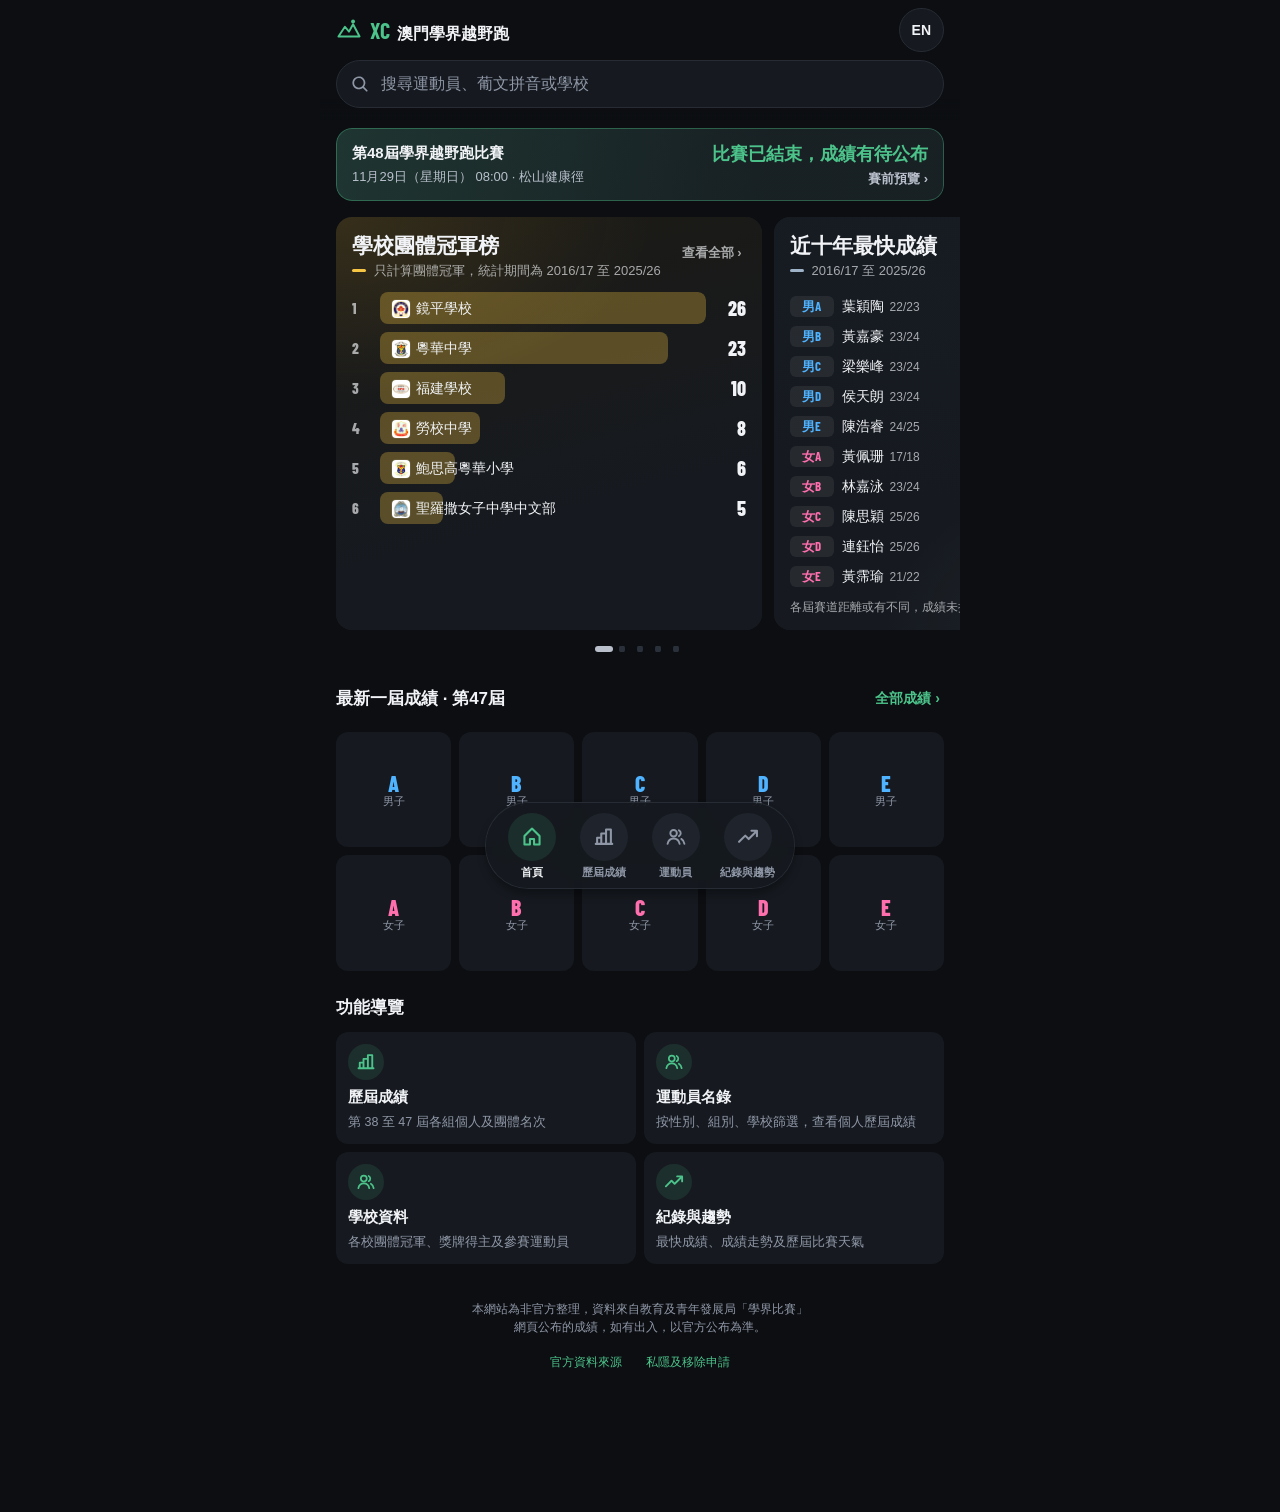
==== docs/index.html @ 5b026cb3 "主網址改為 xc-escolar-macau.github.io（舊網址繼續同步）；README 補發布位置 Co-Authored-By: Claude Opus 5.5 <noreply@anth" ====
<!doctype html>
<html lang="zh-Hant">
<head>
<meta charset="utf-8">
<meta name="viewport" content="width=device-width, initial-scale=1, viewport-fit=cover">
<meta name="robots" content="noindex, nofollow">
<meta name="theme-color" content="#0c0e12">
<title>澳門學界越野跑成績</title>
<meta name="description" content="非官方整理：澳門學界越野跑比賽歷屆成績查詢（資料來源：教育及青年發展局）">
<link rel="icon" href="icon.svg" type="image/svg+xml">
<link rel="preconnect" href="https://fonts.googleapis.com">
<link rel="preconnect" href="https://fonts.gstatic.com" crossorigin>
<link href="https://fonts.googleapis.com/css2?family=Barlow+Condensed:ital,wght@0,600;0,700;0,800;1,800&display=swap" rel="stylesheet">
<link rel="stylesheet" href="styles.css?v=20261123r">
</head>
<body>
<a class="skip" href="#view" data-i18n="skip">跳至主要內容</a>
<header class="appbar">
  <div class="appbar-row">
    <a class="brand" href="#/">
      <svg viewBox="0 0 32 32" aria-hidden="true"><path d="M3 24 L11 12 L16 18 L21 9 L29 24 Z" fill="none" stroke="currentColor" stroke-width="2.4" stroke-linejoin="round"/><circle cx="21" cy="5.5" r="2.4" fill="currentColor"/></svg>
      <span class="brand-text"><b>XC</b><span data-i18n="brand">澳門學界越野跑</span></span>
    </a>
    <button class="lang" id="langBtn" type="button" aria-label="Switch to English">EN</button>
  </div>
  <div class="search" role="search">
    <!-- Phosphor Icons (MIT) magnifying-glass bold -->
    <svg viewBox="0 0 256 256" aria-hidden="true" fill="currentColor"><path d="M232.49,215.51,185,168a92.12,92.12,0,1,0-17,17l47.53,47.54a12,12,0,0,0,17-17ZM44,112a68,68,0,1,1,68,68A68.07,68.07,0,0,1,44,112Z"/></svg>
    <label class="sr" for="q" data-i18n="searchLabel">搜尋運動員或學校</label>
    <input id="q" type="search" autocomplete="off" enterkeyhint="search" data-i18n-ph="searchPh" placeholder="搜尋運動員、葡文拼音或學校">
    <div class="results" id="results" hidden></div>
  </div>
</header>

<main id="view" tabindex="-1" aria-live="polite">
  <div class="skeleton" aria-hidden="true"><i class="sk-card"></i><i class="sk-row"></i><i class="sk-row"></i></div>
</main>

<footer class="disclaimer">
  <p data-i18n="disclaimer">本網站為非官方整理，資料來自教育及青年發展局「學界比賽」網頁公布的成績，如有出入，以官方公布為準。</p>
  <p class="links"><a id="srcLink" target="_blank" rel="noopener" data-i18n="source">官方資料來源</a><a href="#/privacy" data-i18n="privacyLink">私隱及移除申請</a></p>
</footer>

<nav class="dock" aria-label="主選單" data-i18n-aria="navLabel">
  <!-- 圖示：Phosphor Icons (MIT) house / chart-bar / trend-up, bold；運動員圖示為自繪 -->
  <a href="#/" data-nav="home"><span class="dot"><svg viewBox="0 0 256 256" aria-hidden="true" fill="currentColor"><path d="M222.14,105.85l-80-80a20,20,0,0,0-28.28,0l-80,80A19.86,19.86,0,0,0,28,120v96a12,12,0,0,0,12,12h64a12,12,0,0,0,12-12V164h24v52a12,12,0,0,0,12,12h64a12,12,0,0,0,12-12V120A19.86,19.86,0,0,0,222.14,105.85ZM204,204H164V152a12,12,0,0,0-12-12H104a12,12,0,0,0-12,12v52H52V121.65l76-76,76,76Z"/></svg></span><span class="lbl" data-i18n="navHome">首頁</span></a>
  <a href="#/rank" data-nav="rank"><span class="dot"><svg viewBox="0 0 256 256" aria-hidden="true" fill="currentColor"><path d="M224,196h-4V40a12,12,0,0,0-12-12H152a12,12,0,0,0-12,12V76H96A12,12,0,0,0,84,88v36H48a12,12,0,0,0-12,12v60H32a12,12,0,0,0,0,24H224a12,12,0,0,0,0-24ZM164,52h32V196H164Zm-56,48h32v96H108ZM60,148H84v48H60Z"/></svg></span><span class="lbl" data-i18n="navRank">歷屆成績</span></a>
  <a href="#/athletes" data-nav="athletes"><span class="dot"><svg viewBox="0 0 256 256" aria-hidden="true" fill="none" stroke="currentColor" stroke-width="22" stroke-linecap="round" stroke-linejoin="round"><circle cx="100" cy="84" r="38"/><path d="M30 208c8-38 37-62 70-62s62 24 70 62"/><path d="M162 50a38 38 0 0 1 0 68"/><path d="M190 150c20 12 32 32 36 58"/></svg></span><span class="lbl" data-i18n="navAthletes">運動員</span></a>
  <a href="#/records" data-nav="records"><span class="dot"><svg viewBox="0 0 256 256" aria-hidden="true" fill="currentColor"><path d="M244,56v64a12,12,0,0,1-24,0V85l-75.51,75.52a12,12,0,0,1-17,0L96,129,32.49,192.49a12,12,0,0,1-17-17l72-72a12,12,0,0,1,17,0L136,135l67-67H168a12,12,0,0,1,0-24h64A12,12,0,0,1,244,56Z"/></svg></span><span class="lbl" data-i18n="navRecords">紀錄與趨勢</span></a>
</nav>

<script src="live-core.js?v=20261125c"></script>
<script src="card.js?v=20261123u"></script>
<script src="card-styles.js?v=20261123a"></script>
<script src="app.js?v=20261123t"></script>
</body>
</html>
---- docs/styles.css ----
/* ==========================================================
   澳門學界越野跑成績 · 樣式
   方向：深色體育比分 App（已確認），Restrained 色彩策略：
   中性深灰底 + 一個品牌綠作操作／選取色；金銀銅只表示名次；
   藍／粉只表示男子／女子組別。
   圓角規則：容器 16px，小方塊 12px，可按的膠囊／圓鈕全圓。
   ========================================================== */
:root {
  /* 中性色（帶少量品牌色相的冷灰） */
  --bg: #0c0e12;
  --surface: #161a20;
  --surface-2: #1f242c;
  --surface-3: #2a303a;
  --line: #262b34;
  --text: #f1f3f6;
  --text-2: #b9c0cc;          /* 次要文字：深底上 9.6:1 */
  --muted: #8f97a6;           /* 輔助文字：深底上 6.0:1 */
  --on-tint: rgb(241 243 246 / .66); /* 有色底上的次要文字：用文字色透明度，不用灰 */

  /* 品牌與語意 */
  --accent: #4cc38a;          /* 2026-11-23 收斂：原 #19e68c 螢光綠 */
  --accent-ink: #03140c;
  --accent-soft: rgb(76 195 138 / .12);
  --accent-line: rgb(76 195 138 / .38);
  --gold: #f6c544;
  --silver: #c8d0db;
  --bronze: #d58b4f;
  --male: #4fb3ff;
  --female: #ff6fae;
  --warn-bg: rgb(246 197 68 / .10);
  --warn-line: rgb(246 197 68 / .28);
  --warn-text: #f3dc9a;

  /* 圖表（dataviz 驗證器在 --surface 上通過） */
  --series-1: #c98500;
  --series-2: #9085e9;
  --series-3: #199e70;
  --grid: #262b34;

  /* 尺寸 */
  --r-box: 16px;
  --r-tile: 12px;
  --r-pill: 999px;
  --tap: 44px;
  --s1: 4px; --s2: 8px; --s3: 12px; --s4: 16px; --s5: 24px; --s6: 32px;

  /* 層級 */
  --z-sticky: 20;
  --z-dock: 30;
  --z-dropdown: 40;

  /* 動態 */
  --ease: cubic-bezier(.25, 1, .5, 1); /* ease-out-quart */
  --fast: 160ms;

  /* 字體：數字用窄體（比分感），其餘用系統中文字體 */
  --num: "Barlow Condensed", "Roboto Condensed", "Arial Narrow", sans-serif;
  --body: -apple-system, BlinkMacSystemFont, "PingFang TC", "Noto Sans TC", "Microsoft JhengHei", "Segoe UI", Roboto, sans-serif;
  color-scheme: dark;
}

* { box-sizing: border-box; }
html { -webkit-text-size-adjust: 100%; }
body {
  margin: 0 auto;
  max-width: 640px;
  background: var(--bg);
  color: var(--text);
  font-family: var(--body);
  font-size: 15px;
  line-height: 1.5;
  padding-bottom: calc(116px + env(safe-area-inset-bottom));
}
a { color: inherit; text-decoration: none; }
button { font: inherit; color: inherit; cursor: pointer; touch-action: manipulation; }
a, button, summary { -webkit-tap-highlight-color: transparent; }
:focus-visible { outline: 2px solid var(--accent); outline-offset: 2px; border-radius: 8px; }
h1, h2, h3 { text-wrap: balance; }
.sr { position: absolute; width: 1px; height: 1px; overflow: hidden; clip: rect(0 0 0 0); white-space: nowrap; }
.skip { position: absolute; left: var(--s4); top: -60px; z-index: var(--z-dropdown); background: var(--accent); color: var(--accent-ink); padding: var(--s2) var(--s3); border-radius: var(--r-tile); font-weight: 700; }
.skip:focus { top: var(--s2); }
.num { font-family: var(--num); font-variant-numeric: tabular-nums; }

/* ---------- 頂欄 ---------- */
.appbar {
  position: sticky; top: 0; z-index: var(--z-sticky);
  background: linear-gradient(var(--bg) 82%, rgb(12 14 18 / 0));
  padding: calc(var(--s2) + env(safe-area-inset-top)) var(--s4) var(--s3);
}
.appbar-row { display: flex; align-items: center; justify-content: space-between; margin-bottom: var(--s2); }
.brand { display: flex; align-items: center; gap: var(--s2); min-height: var(--tap); font-weight: 700; font-size: 16px; }
.brand svg { width: 26px; height: 26px; color: var(--accent); }
.brand-text b { font-family: var(--num); font-size: 22px; letter-spacing: .02em; color: var(--accent); margin-right: 6px; }
.lang {
  min-width: var(--tap); height: var(--tap); padding: 0 var(--s3);
  border: 1px solid var(--line); background: var(--surface); border-radius: var(--r-pill);
  font-weight: 700; font-size: 14px; transition: background var(--fast) var(--ease);
}
.lang:hover { background: var(--surface-2); }
.search { position: relative; }
.search > svg { position: absolute; left: 15px; top: 50%; width: 18px; height: 18px; transform: translateY(-50%); color: var(--muted); pointer-events: none; }
.search input {
  width: 100%; height: 48px; border-radius: var(--r-pill); border: 1px solid var(--line);
  background: var(--surface); color: var(--text); padding: 0 var(--s4) 0 44px; font-size: 16px; outline: none;
  transition: border-color var(--fast) var(--ease), box-shadow var(--fast) var(--ease);
}
.search input::placeholder { color: var(--muted); }
.search input:focus { border-color: var(--accent-line); box-shadow: 0 0 0 3px var(--accent-soft); }
.results {
  position: absolute; left: 0; right: 0; top: 54px; z-index: var(--z-dropdown); max-height: 60vh; overflow: auto;
  background: var(--surface-2); border-radius: var(--r-box); box-shadow: 0 6px 8px rgb(0 0 0 / .45);
}
.result { display: flex; align-items: center; gap: var(--s3); min-height: 56px; padding: var(--s2) var(--s4); border-bottom: 1px solid var(--line); transition: background var(--fast) var(--ease); }
.result:last-child { border-bottom: 0; }
.result:hover, .result:focus-visible { background: var(--surface-3); outline: none; }
.result .sub { color: var(--muted); font-size: 13px; }
.result small { color: var(--muted); margin-left: 6px; font-size: 12px; }
.result .tag { margin-left: auto; font-size: 12px; color: var(--muted); white-space: nowrap; }
.empty { padding: var(--s4); color: var(--muted); }

main { padding: var(--s1) var(--s4) 0; outline: none; }
main > * { animation: enter 200ms var(--ease) both; }
@keyframes enter { from { opacity: 0; transform: translateY(4px); } }
.section-title { display: flex; align-items: center; justify-content: space-between; gap: var(--s2); margin: var(--s5) 0 var(--s3); }
.section-title h2 { font-size: 17px; margin: 0; }
.section-title a { color: var(--accent); font-size: 14px; font-weight: 600; display: inline-flex; align-items: center; min-height: var(--tap); padding: 0 var(--s1); }

/* ---------- 載入骨架 ---------- */
.skeleton { display: grid; gap: var(--s3); padding-top: var(--s1); }
.skeleton i { display: block; border-radius: var(--r-box); background: linear-gradient(90deg, var(--surface) 0 40%, var(--surface-2) 50%, var(--surface) 60%) 0 0 / 300% 100%; animation: shimmer 1.4s linear infinite; }
.sk-card { height: 340px; } .sk-row { height: 64px; }
@keyframes shimmer { to { background-position: -150% 0; } }

/* ---------- 首頁滑動資訊卡 ---------- */
.carousel {
  display: flex; gap: var(--s3); overflow-x: auto; scroll-snap-type: x mandatory;
  margin: var(--s1) calc(var(--s4) * -1) 0; padding: var(--s1) var(--s4) var(--s2); scrollbar-width: none;
  overscroll-behavior-x: contain;
}
.carousel::-webkit-scrollbar { display: none; }
.card {
  position: relative; flex: 0 0 88%; scroll-snap-align: center; min-height: 372px;
  border-radius: var(--r-box); padding: var(--s4) var(--s4) 40px; overflow: hidden; isolation: isolate;
  background: var(--surface);
}
.card::before { /* 資訊圖表底：日後可在卡片加 style="--photo:url(img/x.jpg)" 換成真實相片 */
  content: ""; position: absolute; inset: 0; z-index: -1;
  background: var(--photo, none) center / cover, var(--art);
}
.card.photo::after { content: ""; position: absolute; inset: 0; z-index: -1; background: linear-gradient(180deg, rgb(12 14 18 / .55), rgb(12 14 18 / .92)); }
.card.c-green { --tint: var(--accent); --art: radial-gradient(120% 70% at 100% 0%, rgb(76 195 138 / .12), transparent 62%), linear-gradient(165deg, #121a17, var(--surface) 68%); }
.card.c-gold  { --tint: var(--gold);   --art: radial-gradient(120% 70% at 0% 0%, rgb(246 197 68 / .12), transparent 62%), linear-gradient(165deg, #1c1a14, var(--surface) 68%); }
.card.c-steel { --tint: #9fb3c8;       --art: radial-gradient(120% 70% at 100% 100%, rgb(159 179 200 / .10), transparent 62%), linear-gradient(195deg, #171c23, var(--surface) 68%); }
.card h3 { font-size: 21px; margin: 0; line-height: 1.25; }
.card .sub { font-size: 13px; color: var(--on-tint); margin: 2px 0 var(--s3); }
.card .sub::before { content: ""; display: inline-block; width: 14px; height: 3px; border-radius: 2px; background: var(--tint); vertical-align: middle; margin-right: 8px; transform: translateY(-1px); }
.card .note { position: absolute; left: var(--s4); right: var(--s4); bottom: 14px; font-size: 12px; color: var(--on-tint); }
.mini { display: grid; gap: 2px; }
.mini-row { display: grid; grid-template-columns: 44px 1fr auto; align-items: center; gap: var(--s2); min-height: 28px; font-size: 14px; border-radius: 8px; transition: background var(--fast) var(--ease); }
a.mini-row:hover { background: rgb(255 255 255 / .05); }
a.mini-row:active { background: rgb(255 255 255 / .08); }
.mini-row .cat { font-family: var(--num); font-weight: 700; font-size: 13px; padding: 1px 0; border-radius: 6px; text-align: center; background: rgb(255 255 255 / .07); }
.mini-row .who { overflow: hidden; text-overflow: ellipsis; white-space: nowrap; }
.mini-row .who small { color: var(--on-tint); margin-left: 6px; font-size: 12px; }
.mini-row .t { font-family: var(--num); font-weight: 700; font-size: 17px; }
.mini-row .t small { font-family: var(--body); font-weight: 500; font-size: 12px; color: var(--on-tint); margin-left: 3px; }
.m .cat { color: var(--male); } .f .cat { color: var(--female); }
.bars { display: grid; gap: var(--s2); }
.bar { display: grid; grid-template-columns: 20px 1fr 32px; gap: var(--s2); align-items: center; }
.bar .pos { font-family: var(--num); font-weight: 800; color: var(--on-tint); }
.bar .track { position: relative; height: 32px; border-radius: 8px; overflow: hidden; }
.bar .fill { position: absolute; inset: 0 auto 0 0; background: rgb(246 197 68 / .30); border-radius: 0 8px 8px 0; }
.bar .name { position: relative; padding: 0 var(--s3); line-height: 32px; font-size: 14px; white-space: nowrap; overflow: hidden; text-overflow: ellipsis; }
.bar .n { font-family: var(--num); font-weight: 800; font-size: 20px; text-align: right; }
.dots { display: flex; justify-content: center; gap: 0; margin: var(--s2) 0 0; }
.dots i { width: 18px; height: 6px; border-radius: var(--r-pill); background: var(--surface-3); transform: scaleX(.34); transition: transform var(--fast) var(--ease), background var(--fast) var(--ease); }
.dots i.on { transform: none; background: var(--text-2); }

/* ---------- 快速入口 ---------- */
.quick { display: grid; grid-template-columns: repeat(5, 1fr); gap: var(--s2); }
.quick a {
  display: grid; place-items: center; align-content: center; gap: 2px; aspect-ratio: 1; border-radius: var(--r-tile);
  background: var(--surface); font-family: var(--num); font-weight: 800; font-size: 22px; line-height: 1;
  transition: background var(--fast) var(--ease), transform var(--fast) var(--ease);
}
.quick a:hover { background: var(--surface-2); }
.quick a:active { transform: scale(.97); }
.quick a small { font-family: var(--body); font-weight: 500; font-size: 11px; color: var(--muted); }
.quick a.m { color: var(--male); } .quick a.f { color: var(--female); }

/* ---------- 篩選控制（排行榜、紀錄頁共用） ---------- */
.seg { display: grid; grid-template-columns: 1fr 1fr; background: var(--surface); border-radius: var(--r-pill); padding: 3px; margin-top: var(--s1); }
.seg button { border: 0; background: none; min-height: var(--tap); border-radius: var(--r-pill); font-weight: 700; color: var(--muted); transition: background var(--fast) var(--ease), color var(--fast) var(--ease); }
.seg button.on { background: var(--text); color: var(--bg); }
.chips { display: flex; gap: var(--s2); overflow-x: auto; margin: var(--s3) calc(var(--s4) * -1) 0; padding: 2px var(--s4); scrollbar-width: none; scroll-snap-type: x proximity; }
.chips::-webkit-scrollbar { display: none; }
.chip {
  flex: 0 0 auto; min-height: var(--tap); padding: 0 14px; border: 1px solid var(--line); background: var(--surface); border-radius: var(--r-pill);
  font-family: var(--num); font-weight: 700; font-size: 17px; color: var(--text-2); white-space: nowrap; scroll-snap-align: center;
  transition: background var(--fast) var(--ease), color var(--fast) var(--ease), border-color var(--fast) var(--ease);
}
.chip:hover { background: var(--surface-2); }
.chip.on { border-color: var(--text); color: var(--bg); background: var(--text); }
.filters { display: flex; gap: var(--s2) var(--s3); margin-top: var(--s3); align-items: center; flex-wrap: wrap; }
.toggle { display: inline-flex; background: var(--surface); border-radius: var(--r-pill); padding: 3px; }
.toggle button { border: 0; background: none; min-height: 42px; padding: 0 var(--s4); border-radius: var(--r-pill); font-weight: 700; color: var(--muted); transition: background var(--fast) var(--ease), color var(--fast) var(--ease); }
.toggle button.on.m, .toggle button.on.f { background: var(--text); color: var(--bg); }
.cats { display: flex; gap: 6px; align-items: center; }
.cats .grp { font-size: 12px; color: var(--muted); margin: 0 2px 0 4px; }
.cats .grp:first-child { margin-left: 0; }
.cats button {
  width: var(--tap); height: var(--tap); border-radius: var(--r-pill); border: 1px solid var(--line); background: var(--surface);
  font-weight: 800; font-size: 16px; color: var(--text-2); transition: background var(--fast) var(--ease), color var(--fast) var(--ease);
}
.cats button:hover { background: var(--surface-2); }
.cats button.on { background: var(--text); color: var(--bg); border-color: var(--text); }

/* ---------- 排行榜 ---------- */
.board-head { display: flex; justify-content: space-between; align-items: baseline; gap: var(--s2); margin: var(--s5) 0 var(--s2); }
.board-head h2 { margin: 0; font-size: 19px; }
.board-head .meta { color: var(--muted); font-size: 13px; white-space: nowrap; }
.banner { margin: 0 0 var(--s3); padding: 10px var(--s3); border-radius: var(--r-tile); background: var(--warn-bg); color: var(--warn-text); font-size: 13px; border: 1px solid var(--warn-line); }
.board { background: var(--surface); border-radius: var(--r-box); overflow: hidden; }
.row {
  display: grid; grid-template-columns: 40px 1fr auto; gap: var(--s3); align-items: center;
  min-height: 64px; padding: 10px var(--s4) 10px var(--s3); border-bottom: 1px solid var(--line);
  transition: background var(--fast) var(--ease);
}
.row:last-child { border-bottom: 0; }
.row:hover { background: var(--surface-2); }
.row:active { background: var(--surface-3); }
.row.mine { background: var(--accent-soft); }
.row.mine .rank:not(.r1):not(.r2):not(.r3) { background: var(--accent); color: var(--accent-ink); }
.rank {
  width: 34px; height: 34px; border-radius: var(--r-pill); display: grid; place-items: center;
  font-family: var(--num); font-weight: 800; font-size: 17px; color: var(--text-2); background: var(--surface-2);
}
.rank.r1 { background: var(--gold); color: #2a1e00; }
.rank.r2 { background: var(--silver); color: #1b2027; }
.rank.r3 { background: var(--bronze); color: #2a1404; }
.row .nm { font-weight: 650; overflow: hidden; text-overflow: ellipsis; white-space: nowrap; }
.row .nm small { font-weight: 400; color: var(--muted); margin-left: 6px; font-size: 12px; }
.row .sch { color: var(--muted); font-size: 13px; overflow: hidden; text-overflow: ellipsis; white-space: nowrap; }
.row .tm { font-family: var(--num); font-weight: 700; font-size: 21px; text-align: right; font-variant-numeric: tabular-nums; }
.row .gap { display: block; font-size: 13px; color: var(--muted); font-weight: 600; }

.team-grid { display: grid; grid-template-columns: 1fr 1fr; gap: var(--s2); }
.team { display: grid; grid-template-columns: 32px 1fr; gap: 6px; align-items: center; min-height: 56px; background: var(--surface); border-radius: var(--r-tile); padding: 10px var(--s3); font-size: 14px; }
.team .cat { font-family: var(--num); font-weight: 800; font-size: 18px; }
.team .cat.m { color: var(--male); } .team .cat.f { color: var(--female); }
.team .none { color: var(--muted); font-size: 12.5px; }
.medal { display: grid; grid-template-columns: 34px 1fr auto; gap: var(--s3); align-items: center; min-height: 56px; padding: var(--s2) var(--s4) var(--s2) var(--s3); border-bottom: 1px solid var(--line); }
.medal:last-child { border-bottom: 0; }
.medal.mine { background: var(--accent-soft); }
.medal .cnt, .medal-head .cnt { display: flex; gap: var(--s3); }
.medal .cnt span, .medal-head .cnt span { min-width: 28px; text-align: center; }
.medal .cnt { font-family: var(--num); font-weight: 700; font-size: 18px; color: var(--text-2); }
.medal .cnt .total { color: var(--text); font-weight: 800; }
.medal-head { display: grid; grid-template-columns: 34px 1fr auto; gap: var(--s3); padding: var(--s2) var(--s4) var(--s2) var(--s3); font-size: 12px; color: var(--muted); border-bottom: 1px solid var(--line); }
.yr-cell { font-family: var(--num); font-weight: 700; font-size: 16px; color: var(--muted); }

/* ---------- 個人檔案 ---------- */
.hero {
  position: relative; margin-top: var(--s2); border-radius: var(--r-box); padding: 20px var(--s4) var(--s4); overflow: hidden;
  background: radial-gradient(120% 90% at 100% 0%, rgb(76 195 138 / .20), transparent 60%), linear-gradient(165deg, #12241b, var(--surface) 70%);
}
.hero h1 { margin: 0; font-size: 28px; line-height: 1.2; }
.hero .pt { color: var(--on-tint); margin-top: 2px; }
.hero .schools { margin-top: var(--s2); font-size: 14px; }
.stats { display: grid; grid-template-columns: repeat(3, 1fr); gap: var(--s2); margin-top: var(--s4); }
.stat { background: rgb(0 0 0 / .28); border-radius: var(--r-tile); padding: 10px var(--s2); text-align: center; }
.stat b { display: block; font-family: var(--num); font-size: 32px; line-height: 1.05; }
.stat span { font-size: 12px; color: var(--on-tint); }
.tl {
  display: grid; grid-template-columns: 62px 1fr auto; gap: var(--s3); align-items: center; min-height: 68px;
  padding: var(--s3) var(--s4); background: var(--surface); border-radius: var(--r-tile); margin-bottom: var(--s2);
  transition: background var(--fast) var(--ease);
}
.tl:hover { background: var(--surface-2); }
.tl .yr { font-family: var(--num); font-weight: 800; font-size: 19px; line-height: 1.1; }
.tl .yr small { display: block; font-family: var(--body); font-size: 12px; color: var(--muted); font-weight: 500; }
.tl .info { font-size: 13px; color: var(--muted); }
.tl .info b { color: var(--text); font-size: 15px; }
.tl .res { text-align: right; }
.tl .res .pos { font-family: var(--num); font-weight: 800; font-size: 24px; line-height: 1; }
.tl .res .pos.g { color: var(--gold); } .tl .res .pos.s { color: var(--silver); } .tl .res .pos.b { color: var(--bronze); }
.tl .res .tm { font-family: var(--num); color: var(--text-2); font-size: 16px; font-variant-numeric: tabular-nums; }
.spark { display: block; width: 100%; height: auto; }
.spark text { font-family: var(--num); font-weight: 700; }

/* ---------- 紀錄與趨勢 ---------- */
.record {
  margin-top: var(--s1); border-radius: var(--r-box); padding: var(--s4);
  background: radial-gradient(110% 80% at 100% 0%, rgb(246 197 68 / .20), transparent 60%), linear-gradient(165deg, #241e10, var(--surface) 70%);
}
.record .label { font-weight: 700; font-size: 13px; color: var(--gold); }
.rec-time { font-family: var(--num); font-weight: 800; font-size: 64px; line-height: 1; margin: 6px 0 var(--s1); }
.rec-who { display: inline-flex; align-items: center; min-height: var(--tap); font-weight: 700; font-size: 18px; }
.rec-who small { font-weight: 400; color: var(--on-tint); margin-left: 6px; font-size: 13px; }
.rec-meta { color: var(--on-tint); font-size: 13px; }
.chart { margin: 0; background: var(--surface); border-radius: var(--r-box); padding: var(--s3) 10px 10px; }
.chart .plot { position: relative; }
.chart svg { display: block; width: 100%; height: auto; touch-action: pan-y; }
.chart .grid { stroke: var(--grid); stroke-width: 1; }
.chart .ax { fill: var(--muted); font-size: 10px; font-family: var(--num); font-variant-numeric: tabular-nums; }
.chart .endlbl, .chart .val { fill: var(--text); font-size: 11.5px; font-family: var(--num); font-weight: 700; }
.chart .xh { stroke: var(--muted); stroke-width: 1; }
.chart .bar path { transition: filter var(--fast) var(--ease); }
.chart .bar:hover path, .chart .bar:focus path { filter: brightness(1.25); }
.chart .bar:focus { outline: none; }
.chart figcaption { font-size: 12px; color: var(--muted); margin-top: var(--s1); padding: 0 var(--s1); }
.legend { display: flex; gap: 14px; padding: 0 var(--s1) 6px; font-size: 13px; color: var(--text-2); }
.lg i { display: inline-block; width: 14px; height: 2px; border-radius: 2px; vertical-align: middle; margin-right: 6px; }
.tip { position: absolute; top: 4px; min-width: 124px; background: var(--bg); border: 1px solid var(--line); border-radius: 10px; padding: var(--s2) 10px; pointer-events: none; font-size: 12px; }
.tip .th { color: var(--muted); margin-bottom: var(--s1); font-family: var(--num); font-weight: 700; }
.tip .tr { display: flex; align-items: center; gap: 6px; }
.tip .tr i { width: 12px; height: 2px; border-radius: 2px; }
.tip .tr b { font-family: var(--num); font-size: 15px; min-width: 38px; }
.tip .tr span { color: var(--muted); }
.tvw { margin-top: var(--s1); padding: 0 var(--s1); font-size: 13px; }
.tvw summary { display: flex; align-items: center; min-height: var(--tap); color: var(--accent); cursor: pointer; font-weight: 600; }
.tv { width: 100%; border-collapse: collapse; margin-top: var(--s1); font-variant-numeric: tabular-nums; }
.tv th, .tv td { text-align: left; padding: 6px var(--s1); border-bottom: 1px solid var(--line); }
.tv th { color: var(--muted); font-weight: 600; }
.muted-note { color: var(--muted); font-size: 12.5px; margin: var(--s2) 2px 0; }
.pill { font-size: 12px; font-weight: 700; color: var(--accent-ink); background: var(--accent); border-radius: var(--r-pill); padding: 3px 10px; white-space: nowrap; }

/* ---------- 錯誤／找不到 ---------- */
.wip { text-align: center; padding: 60px var(--s5); color: var(--muted); }
.wip h2 { color: var(--text); margin: 0 0 6px; }
.wip button, .wip a.btn { display: inline-flex; align-items: center; min-height: var(--tap); margin-top: var(--s3); padding: 0 var(--s5); border-radius: var(--r-pill); border: 0; background: var(--accent); color: var(--accent-ink); font-weight: 700; }

/* ---------- 底部圓形切換鈕 ---------- */
.dock {
  position: fixed; left: 50%; transform: translateX(-50%); bottom: calc(12px + env(safe-area-inset-bottom)); z-index: var(--z-dock);
  display: flex; gap: var(--s3); padding: 10px 16px var(--s2); border-radius: var(--r-pill);
  background: rgb(22 26 32 / .9); backdrop-filter: blur(14px); -webkit-backdrop-filter: blur(14px);
  box-shadow: 0 0 0 1px var(--line), 0 6px 8px rgb(0 0 0 / .35);
}
.dock a { display: grid; justify-items: center; gap: 3px; color: var(--muted); min-width: 64px; }
.dock .dot { width: 48px; height: 48px; border-radius: var(--r-pill); display: grid; place-items: center; background: var(--surface-2); transition: background var(--fast) var(--ease), color var(--fast) var(--ease), transform var(--fast) var(--ease); }
.dock a:active .dot { transform: scale(.94); }
.dock svg { width: 22px; height: 22px; }
.dock .lbl { font-size: 11px; font-weight: 600; }
.dock a.on { color: var(--text); }
.dock a.on .dot { background: var(--accent-soft); color: var(--accent); }
@supports not (backdrop-filter: blur(1px)) { .dock { background: var(--surface); } }

.disclaimer { padding: var(--s6) var(--s4) var(--s2); color: var(--muted); font-size: 12px; text-align: center; }
.disclaimer p { margin: var(--s1) auto; max-width: 52ch; }
.disclaimer .links { display: flex; justify-content: center; gap: var(--s4); }
.disclaimer a { color: var(--accent); display: inline-flex; align-items: center; min-height: var(--tap); padding: 0 var(--s1); }

@media (min-width: 560px) { .card { flex-basis: 70%; } }
@media (prefers-reduced-motion: reduce) {
  *, *::before, *::after { animation: none !important; transition: none !important; scroll-behavior: auto !important; }
}
@media (prefers-reduced-transparency: reduce) { .dock { background: var(--surface); backdrop-filter: none; -webkit-backdrop-filter: none; } }
@media (forced-colors: active) { .rank, .chip.on, .cats button.on, .dock a.on .dot { forced-color-adjust: none; } }

/* ---------- 第 48 屆：首頁橫額與賽前預覽 ---------- */
.race-banner {
  display: flex; align-items: center; justify-content: space-between; gap: var(--s3);
  margin: var(--s1) 0 var(--s3); padding: var(--s3) var(--s4); border-radius: var(--r-box);
  background: linear-gradient(100deg, rgb(76 195 138 / .16), rgb(76 195 138 / .04) 70%), var(--surface);
  box-shadow: inset 0 0 0 1px var(--accent-line);
  transition: background var(--fast) var(--ease);
}
.race-banner:active { background: var(--surface-2); }
.rb-title { font-weight: 700; font-size: 15px; }
.rb-when { font-size: 13px; color: var(--text-2); margin-top: 2px; }
.rb-side { display: grid; justify-items: end; gap: 2px; flex: 0 0 auto; }
.rb-days { font-family: var(--num); font-weight: 800; font-size: 18px; color: var(--accent); white-space: nowrap; }
.rb-go { font-size: 13px; font-weight: 600; color: var(--text-2); }
.page-title { font-size: 22px; margin: var(--s2) 0 0; }
.pv-info { margin-top: var(--s3); padding: var(--s4); border-radius: var(--r-box); background: var(--surface); }
.pv-cat { font-weight: 700; font-size: 17px; }
.pv-info dl { display: grid; grid-template-columns: repeat(4, 1fr); gap: var(--s2); margin: var(--s3) 0 var(--s2); }
.pv-info dt { font-size: 12px; color: var(--muted); }
.pv-info dd { margin: 0; font-family: var(--num); font-weight: 700; font-size: 22px; }
.pv-sub { font-size: 13px; color: var(--text-2); }
.pv-group { padding: var(--s2) var(--s4) 6px; font-size: 12px; font-weight: 700; color: var(--muted); background: var(--bg); border-bottom: 1px solid var(--line); }
.pv-group:not(:first-child) { border-top: 1px solid var(--line); }
.pv-row .tags { display: flex; gap: 6px; margin-top: 4px; flex-wrap: wrap; }
.tag { font-size: 11px; font-weight: 700; padding: 1px 8px; border-radius: var(--r-pill); background: var(--surface-3); color: var(--text-2); }
.tag.gold { background: rgb(246 197 68 / .18); color: var(--gold); }
.pv-res { text-align: right; display: grid; gap: 2px; }
.pv-res b { font-size: 13px; font-weight: 600; white-space: nowrap; }
.pv-res span { font-family: var(--num); font-weight: 700; font-size: 17px; color: var(--text-2); }
.dist-pair { display: flex; flex-wrap: wrap; align-items: center; gap: 6px var(--s3); margin-top: var(--s3); padding-top: var(--s3); border-top: 1px solid var(--line); font-size: 13px; }
.dist-pair span { display: inline-flex; gap: 6px; align-items: baseline; font-family: var(--num); font-weight: 700; font-size: 16px; }
.dist-pair b { font-family: var(--body); font-weight: 600; font-size: 12px; color: var(--muted); }
.dist-pair em { flex-basis: 100%; font-style: normal; font-size: 12px; color: var(--warn-text); }

/* ---------- 校徽（盾形；有真校徽圖片時自動改用圖片） ---------- */
.crest {
  --sz: 24px; --k: .34;
  position: relative; flex: 0 0 auto; display: inline-grid; place-items: center;
  width: var(--sz); height: calc(var(--sz) * 1.16); vertical-align: middle;
  clip-path: polygon(0 0, 100% 0, 100% 66%, 50% 100%, 0 66%);
  background: linear-gradient(180deg, hsl(var(--h) 58% 36%), hsl(var(--h) 62% 22%));
  box-shadow: inset 0 calc(var(--sz) * .1) 0 hsl(var(--h) 70% 58%);
  color: #fff; font-family: var(--num); font-weight: 800; line-height: 1;
}
.crest i { font-style: normal; font-size: calc(var(--sz) * var(--k)); letter-spacing: .01em; transform: translateY(-6%); white-space: nowrap; }
.crest.xs { --sz: 15px; } .crest.xs i { display: none; }
.crest.sm { --sz: 24px; } .crest.md { --sz: 32px; } .crest.lg { --sz: 64px; }
.crest.img { clip-path: none; background: none; box-shadow: none; }
.crest.img img { width: 100%; height: 100%; object-fit: contain; }
.mini-row .who .crest, .bar .name .crest { margin-right: 6px; transform: translateY(-1px); }
.sl { display: inline-flex; align-items: center; gap: 6px; min-width: 0; }
.sl > span:last-child { overflow: hidden; text-overflow: ellipsis; white-space: nowrap; }
.row.cr { grid-template-columns: 34px 26px 1fr auto; gap: var(--s3) 10px; }
.team .sl, .medal .sl { font-size: 14px; }
.result .crest { margin-right: 2px; }
.crest-chain { position: absolute; right: var(--s4); top: 18px; display: flex; align-items: center; gap: 4px; }
.crest-chain .crest.md { opacity: .7; }
.cc-arrow { color: var(--on-tint); font-size: 18px; font-weight: 700; }
.hero h1, .hero .pt, .hero .schools { padding-right: 84px; }
.hero:has(.crest-chain.multi) h1, .hero:has(.crest-chain.multi) .pt, .hero:has(.crest-chain.multi) .schools { padding-right: 130px; }
.prev-school { margin-top: 3px; font-size: 12px; color: var(--muted); display: flex; align-items: center; gap: 4px; }
.rec-meta .sl { vertical-align: middle; }

/* ---------- 在讀／畢業狀態 ---------- */
.st { display: inline-flex; align-items: center; gap: 5px; font-size: 12px; font-weight: 700; padding: 2px 9px; border-radius: var(--r-pill); white-space: nowrap; }
.st::before { content: ""; width: 6px; height: 6px; border-radius: 50%; background: currentColor; }
.st-active { background: var(--accent-soft); color: var(--accent); }
.st-idle { background: rgb(255 255 255 / .06); color: var(--text-2); box-shadow: inset 0 0 0 1px var(--line); }
.st-idle::before { background: transparent; box-shadow: inset 0 0 0 1.5px currentColor; }
.st-grad, .st-gradEst { background: rgb(255 255 255 / .08); color: var(--muted); }
.st-grad::before, .st-gradEst::before { border-radius: 1px; width: 7px; height: 7px; }
.st-unsure { background: var(--warn-bg); color: var(--warn-text); }
.st-detail { font-size: 12px; color: var(--on-tint); margin-left: 8px; }
.st-warn { display: inline-block; margin-left: 8px; font-size: 12px; color: var(--warn-text); }
.st-line { margin-top: var(--s2); display: flex; flex-wrap: wrap; align-items: center; row-gap: 4px; }
.result .tag .st { font-size: 11px; padding: 1px 7px; margin-bottom: 3px; }

/* ---------- 返回按鈕（子頁面頂部） ---------- */
.back {
  display: inline-flex; align-items: center; gap: 4px; min-height: var(--tap); margin: var(--s1) 0 var(--s1) -6px; padding: 0 14px 0 8px;
  border: 0; border-radius: var(--r-pill); background: transparent; color: var(--text-2); font-weight: 700; font-size: 15px;
  transition: background var(--fast) var(--ease), color var(--fast) var(--ease);
}
.back svg { width: 20px; height: 20px; }
.back:hover { background: var(--surface); color: var(--text); }
.back:active { background: var(--surface-2); }
.back + .hero, .back + .page-title { margin-top: var(--s1); }

/* ---------- 私隱頁 ---------- */
.prose { margin-top: var(--s3); padding: var(--s4); border-radius: var(--r-box); background: var(--surface); }
.prose h2 { font-size: 16px; margin: var(--s5) 0 6px; }
.prose h2:first-child { margin-top: 0; }
.prose p, .prose li { color: var(--text-2); max-width: 65ch; }
.prose a { color: var(--accent); }
.steps { padding-left: 1.3em; margin: var(--s2) 0 var(--s4); }
.steps li { margin-bottom: 6px; }
.btn-primary { display: inline-flex; align-items: center; min-height: var(--tap); padding: 0 var(--s5); border-radius: var(--r-pill); background: var(--accent); color: var(--accent-ink) !important; font-weight: 700; }
.hidden-name { color: var(--muted); font-style: italic; }
/* 真校徽圖片：方形、比生成徽章略大，細節才看得清 */
.crest.img { height: var(--sz); }
.crest.img.sm { --sz: 30px; }
.crest.img.md { --sz: 36px; }
.crest.img.lg { --sz: 72px; }
.crest.img.xs { --sz: 18px; }
.row.cr { grid-template-columns: 34px 30px 1fr auto; }
/* 真校徽統一放在白色圓角底板上：深色字的校徽在深色主題下仍清楚（球會標誌常見做法） */
.crest.img { background: #fff; border-radius: 22%; padding: calc(var(--sz) * .07); box-shadow: 0 0 0 1px rgb(255 255 255 / .08); }
.crest.img.xs { padding: 1px; border-radius: 4px; }
.prev-school { white-space: nowrap; min-width: 0; }
.prev-school .sl { min-width: 0; }

/* ---------- 預測排名 ---------- */
.pv-head { align-items: center; flex-wrap: wrap; }
.pv-head h2 { flex: 1 1 auto; font-size: 17px; }
.mini-seg { display: inline-flex; background: var(--surface); border-radius: var(--r-pill); padding: 3px; flex: 0 0 auto; }
.mini-seg button { border: 0; background: none; min-height: 40px; padding: 0 14px; border-radius: var(--r-pill); font-weight: 700; font-size: 14px; color: var(--muted); transition: background var(--fast) var(--ease), color var(--fast) var(--ease); }
.mini-seg button.on { background: var(--text); color: var(--bg); }
.close-group { position: relative; background: rgb(246 197 68 / .06); box-shadow: inset 0 0 0 1px rgb(246 197 68 / .22); border-radius: 12px; margin: 6px; overflow: hidden; }
.close-group .row { border-bottom-color: rgb(246 197 68 / .14); }
.cg-label { padding: 6px 12px 0; font-size: 11.5px; font-weight: 700; color: var(--warn-text); letter-spacing: .02em; }
.pd-row .pv-res b { font-family: var(--num); font-size: 17px; }
.pd-last { font-family: var(--body) !important; font-size: 12px !important; font-weight: 500 !important; color: var(--muted) !important; }
.pd-note { margin-top: var(--s3); padding: var(--s3) var(--s4); border-radius: var(--r-tile); background: var(--surface); font-size: 12.5px; color: var(--text-2); }
.pd-note p { margin: 4px 0; }
.pd-note b { color: var(--text); margin-right: 4px; }
.pd-warn { color: var(--warn-text) !important; }
/* 切換掣固定在標題右邊（標題可自行換行） */
.pv-head { flex-wrap: nowrap; align-items: center; }
.pv-head h2 { min-width: 0; font-size: 16px; line-height: 1.3; }
.pv-head .mini-seg { margin-left: auto; }
.mini-seg button { padding: 0 12px; white-space: nowrap; }

/* ---------- 熱門人氣：等級徽章、經驗條、升級特效 ---------- */
.lv-bronze { --lv1: #e3a36b; --lv2: #8a4f24; --lvg: rgb(213 139 79 / .45); }
.lv-silver { --lv1: #eef2f7; --lv2: #8b96a6; --lvg: rgb(200 208 219 / .45); }
.lv-gold { --lv1: #ffe28a; --lv2: #c98a00; --lvg: rgb(246 197 68 / .55); }
.lv-plat { --lv1: #b9fff0; --lv2: #2fa58c; --lvg: rgb(76 195 138 / .5); }
.lv-diamond { --lv1: #e2d9ff; --lv2: #7a5cff; --lvg: rgb(144 133 233 / .6); }
.seg3 { grid-template-columns: 1fr 1fr 1fr; }
.seg3 button { display: inline-flex; align-items: center; justify-content: center; gap: 4px; }
.seg3 svg { width: 15px; height: 15px; }
.lv-badge {
  --sz: 26px; position: relative; flex: 0 0 auto; display: inline-grid; place-items: center; width: var(--sz); height: calc(var(--sz) * 1.08);
  clip-path: polygon(50% 0, 100% 25%, 100% 75%, 50% 100%, 0 75%, 0 25%);
  background: linear-gradient(160deg, var(--lv1), var(--lv2)); color: #13161c; font-family: var(--num); font-weight: 800;
}
.lv-badge i { font-style: normal; font-size: calc(var(--sz) * .5); line-height: 1; }
.lv-badge.lg { --sz: 54px; }
.lv-gold.lv-badge::after, .lv-plat.lv-badge::after, .lv-diamond.lv-badge::after {
  content: ""; position: absolute; inset: 0; background: linear-gradient(115deg, transparent 35%, rgb(255 255 255 / .75) 50%, transparent 65%);
  transform: translateX(-120%); animation: shine 3.2s var(--ease) infinite;
}
@keyframes shine { 0%, 55% { transform: translateX(-120%); } 85%, 100% { transform: translateX(120%); } }

.pop-card { position: relative; display: flex; align-items: center; gap: var(--s3); margin-top: var(--s3); padding: 10px var(--s3); border-radius: var(--r-tile); background: rgb(0 0 0 / .28); box-shadow: inset 0 0 0 1px rgb(255 255 255 / .06); }
.pop-card.lv-gold, .pop-card.lv-plat, .pop-card.lv-diamond { box-shadow: inset 0 0 0 1px var(--lvg); }
.pop-main { flex: 1; min-width: 0; }
.pop-top { display: flex; align-items: baseline; gap: 8px; }
.pop-top b { font-family: var(--num); font-size: 20px; }
.pop-tier { font-size: 12px; font-weight: 700; color: var(--lv1); }
.pop-views { margin-left: auto; display: inline-flex; align-items: center; gap: 4px; font-size: 13px; color: var(--text-2); }
.pop-views svg { width: 14px; height: 14px; }
.pop-views span { font-family: var(--num); font-weight: 700; font-size: 16px; color: var(--text); }
.xp { height: 8px; border-radius: var(--r-pill); background: rgb(255 255 255 / .09); overflow: hidden; margin: 6px 0 4px; }
.xp-fill { height: 100%; transform-origin: left center; background: linear-gradient(90deg, var(--lv2), var(--lv1)); border-radius: inherit; transition: transform 700ms var(--ease); }
.pop-next { font-size: 12px; color: var(--on-tint); }
.plus1 { position: absolute; right: 14px; top: 2px; font-family: var(--num); font-weight: 800; font-size: 18px; color: var(--accent); opacity: 0; pointer-events: none; }
.pop-card.counted .plus1 { animation: plus1 900ms var(--ease) both; }
@keyframes plus1 { 0% { opacity: 0; transform: translateY(6px); } 25% { opacity: 1; } 100% { opacity: 0; transform: translateY(-22px); } }
.pop-card.leveled { animation: cardPulse 900ms var(--ease); }
@keyframes cardPulse { 0% { box-shadow: 0 0 0 0 var(--lvg); } 60% { box-shadow: 0 0 0 10px transparent; } }

.lvup { position: fixed; inset: 0; z-index: 60; display: grid; place-items: center; pointer-events: none; }
.lvup-burst { position: absolute; width: 240px; height: 240px; border-radius: 50%; background: radial-gradient(circle, var(--lvg) 0%, transparent 65%); animation: burst 1.2s var(--ease) both; }
.lvup i { position: absolute; width: 8px; height: 8px; border-radius: 2px; background: var(--lv1); transform: rotate(var(--a)) translateY(0); animation: spark 1.1s var(--ease) both; }
@keyframes spark { 0% { opacity: 1; transform: rotate(var(--a)) translateY(0) scale(1); } 100% { opacity: 0; transform: rotate(var(--a)) translateY(calc(var(--d) * -1.6)) scale(.4); } }
@keyframes burst { 0% { transform: scale(.2); opacity: 0; } 30% { opacity: 1; } 100% { transform: scale(1.6); opacity: 0; } }
.lvup-text { position: relative; display: grid; justify-items: center; padding: 14px 26px; border-radius: 18px; background: rgb(12 14 18 / .85); box-shadow: 0 0 0 1px var(--lvg), 0 8px 8px rgb(0 0 0 / .4); animation: pop 1.9s var(--ease) both; }
.lvup-text small { font-family: var(--num); font-weight: 800; letter-spacing: .14em; color: var(--lv1); font-size: 14px; }
.lvup-text b { font-family: var(--num); font-size: 44px; line-height: 1; }
.lvup-text span { font-size: 13px; color: var(--text-2); }
@keyframes pop { 0% { transform: scale(.6); opacity: 0; } 15% { transform: scale(1.06); opacity: 1; } 25% { transform: scale(1); } 80% { opacity: 1; } 100% { opacity: 0; transform: translateY(-10px); } }
.lvup.still .lvup-burst { animation: none; opacity: .6; }
.lvup.still .lvup-text { animation: fadeHold 1.6s linear both; }
@keyframes fadeHold { 0%, 85% { opacity: 1; } 100% { opacity: 0; } }

.pop-head { display: flex; align-items: center; justify-content: space-between; margin: var(--s4) 0 var(--s2); }
.live { display: inline-flex; align-items: center; gap: 6px; font-size: 12px; font-weight: 800; letter-spacing: .04em; padding: 3px 10px; border-radius: var(--r-pill); }
.live::before { content: ""; width: 7px; height: 7px; border-radius: 50%; background: currentColor; }
.live.on { color: #ff6b6b; background: rgb(255 107 107 / .12); }
.live.on::before { animation: livePulse 1.6s ease-out infinite; }
@keyframes livePulse { 0% { box-shadow: 0 0 0 0 rgb(255 107 107 / .6); } 100% { box-shadow: 0 0 0 7px transparent; } }
.live.demo { color: var(--warn-text); background: var(--warn-bg); }
.pop-upd { font-size: 12px; color: var(--muted); }
.podiums { display: grid; grid-template-columns: 1fr 1.15fr 1fr; align-items: end; gap: var(--s2); margin-bottom: var(--s3); }
.podium { position: relative; display: grid; justify-items: center; gap: 6px; padding: 14px 8px 12px; border-radius: var(--r-box); background: linear-gradient(180deg, rgb(255 255 255 / .06), var(--surface) 70%); box-shadow: inset 0 0 0 1px var(--lvg); text-align: center; min-width: 0; }
.podium.p1 { order: 2; padding-top: 22px; box-shadow: inset 0 0 0 1px var(--lvg); }
.podium.p2 { order: 1; } .podium.p3 { order: 3; }
.crown { position: absolute; top: -12px; color: var(--gold); width: 26px; height: 26px; filter: drop-shadow(0 2px 4px rgb(0 0 0 / .4)); }
.crown svg { width: 100%; height: 100%; }
.pd-rank { font-family: var(--num); font-weight: 800; font-size: 15px; color: var(--muted); }
.podium.p1 .pd-rank { color: var(--gold); } .podium.p2 .pd-rank { color: var(--silver); } .podium.p3 .pd-rank { color: var(--bronze); }
.pd-name { font-weight: 700; font-size: 14px; max-width: 100%; overflow: hidden; text-overflow: ellipsis; white-space: nowrap; }
.pd-lv { display: inline-flex; align-items: center; gap: 6px; font-family: var(--num); font-weight: 800; font-size: 17px; }
.pd-lv svg, .pop-val svg { width: 14px; height: 14px; color: #ff8a3d; vertical-align: -1px; margin-right: 2px; }
.pop-val { display: inline-flex; align-items: center; gap: 8px; }
.pop-val b { font-family: var(--num); font-size: 18px; }
.bumped { animation: bump 1.2s var(--ease); }
@keyframes bump { 0% { background-color: rgb(76 195 138 / .22); } 100% { background-color: transparent; } }
@media (prefers-reduced-motion: reduce) { .lv-badge::after, .live.on::before { animation: none !important; } }

/* ---------- 人氣（精簡版）：校徽角落等級徽章＋一行細字 ---------- */
.crest-chain { position: absolute; }
.lv-corner {
  position: absolute; right: -6px; bottom: -8px; z-index: 1; display: grid; place-items: center; align-content: center;
  width: 26px; height: 28px; clip-path: polygon(50% 0, 100% 25%, 100% 75%, 50% 100%, 0 75%, 0 25%);
  background: linear-gradient(160deg, var(--lv1), var(--lv2)); color: #13161c; line-height: 1;
  filter: drop-shadow(0 1px 2px rgb(0 0 0 / .5));
}
.lv-corner small { font-family: var(--num); font-weight: 800; font-size: 7px; letter-spacing: .06em; margin-bottom: -1px; }
.lv-corner b { font-family: var(--num); font-weight: 800; font-size: 13px; }
.lv-corner.leveled { animation: cornerPop 900ms var(--ease); }
@keyframes cornerPop { 0% { transform: scale(1); } 30% { transform: scale(1.5); } 60% { transform: scale(.92); } 100% { transform: scale(1); } }
.lv-gold.lv-corner::after, .lv-plat.lv-corner::after, .lv-diamond.lv-corner::after {
  content: ""; position: absolute; inset: 0; background: linear-gradient(115deg, transparent 35%, rgb(255 255 255 / .8) 50%, transparent 65%);
  transform: translateX(-120%); animation: shine 3.2s var(--ease) infinite;
}
.pop-line { position: relative; display: flex; align-items: center; gap: 8px; margin-top: 6px; font-size: 12px; color: var(--on-tint); }
.pop-line .pop-views { margin: 0; font-size: 12px; color: var(--text-2); }
.pop-line .pop-views span { font-size: 14px; }
.pop-line .xp { flex: 0 0 64px; height: 4px; margin: 0; }
.pop-line .pop-next { font-size: 11.5px; white-space: nowrap; overflow: hidden; text-overflow: ellipsis; }
.pop-line .plus1 { right: auto; left: 22px; top: -14px; font-size: 14px; }
.pop-line.counted .plus1 { animation: plus1 900ms var(--ease) both; }
.tag.new { background: rgb(144 133 233 / .18); color: #c9c2ff; }
.tag.warn { background: var(--warn-bg); color: var(--warn-text); }
div.pd-row { cursor: default; }
div.pd-row:hover { background: transparent; }
@media (prefers-reduced-motion: reduce) { .lv-corner::after, .lv-corner.leveled { animation: none !important; } }
.tag { white-space: nowrap; }

/* ---------- 預覽頁：雙語標題＋相片資訊卡 ---------- */
.pv-title { display: grid; gap: 2px; font-size: 22px; line-height: 1.25; }
.pv-title small { font-size: 13px; font-weight: 600; color: var(--muted); letter-spacing: .01em; }
.card.photo::before { background: var(--photo) center / cover; }
.card.photo::after { background: linear-gradient(180deg, rgb(12 14 18 / .55) 0%, rgb(12 14 18 / .78) 40%, rgb(12 14 18 / .94) 100%); }
.card.photo .sub, .card.photo .note, .card.photo .mini-row .who small { color: rgb(241 243 246 / .78); }
.card.photo .mini-row .cat { background: rgb(0 0 0 / .35); }
.pv-carousel { margin-top: var(--s3); }
.hero-card::after { background: linear-gradient(180deg, rgb(12 14 18 / .78) 0%, rgb(12 14 18 / .35) 30%, rgb(12 14 18 / .55) 55%, rgb(12 14 18 / .94) 100%) !important; }
.card.photo h3, .card.photo .sub { text-shadow: 0 1px 3px rgb(0 0 0 / .6); }
.hc-count { margin-top: 70px; display: flex; align-items: baseline; gap: 10px; }
.hc-count b { font-family: var(--num); font-weight: 800; font-size: 72px; line-height: .9; color: var(--text); }
.hc-count span { font-weight: 700; font-size: 16px; }
.hc-stats { display: grid; grid-template-columns: repeat(3, 1fr); gap: 8px; margin-top: 16px; }
.hc-stats div { background: rgb(0 0 0 / .4); border-radius: var(--r-tile); padding: 8px; text-align: center; }
.hc-stats b { display: block; font-family: var(--num); font-size: 26px; line-height: 1.1; }
.hc-stats span { font-size: 12px; color: rgb(241 243 246 / .78); }
.mini-row .cl { font-family: var(--body); font-size: 10.5px; font-weight: 700; color: var(--warn-text); }
.mini-row .t .lv-badge { --sz: 20px; }
/* 切換掣統一 44px 觸控高度 */
.mini-seg button, .toggle button { min-height: var(--tap); }


/* ==========================================================
   2026-11-22 第六輪：互相連結、運動員／學校名錄、比賽天氣
   ========================================================== */
.dock a { min-width: 60px; }

/* 首頁資訊卡「查看全部」 */
.card h3 { padding-right: 76px; }
.card-more { position: absolute; top: 14px; right: var(--s3); display: inline-flex; align-items: center; min-height: var(--tap); padding: 0 var(--s2); font-size: 13px; font-weight: 600; color: var(--on-tint); border-radius: var(--r-pill); }
.card-more:hover { color: var(--text); background: rgb(255 255 255 / .06); }
a.mini-row:hover, a.bar:hover { background: rgb(255 255 255 / .05); }
a.bar { border-radius: 8px; }

/* 首頁功能導覽 */
.entry { display: grid; grid-template-columns: 1fr 1fr; gap: var(--s2); }
.entry a { display: grid; gap: 4px; align-content: start; min-height: 112px; padding: var(--s3); border-radius: var(--r-tile); background: var(--surface); transition: background var(--fast) var(--ease); }
.entry a:hover { background: var(--surface-2); }
.entry a:active { transform: scale(.98); }
.entry .dot { width: 36px; height: 36px; border-radius: var(--r-pill); display: grid; place-items: center; background: var(--accent-soft); color: var(--accent); margin-bottom: 2px; }
.entry .dot svg { width: 20px; height: 20px; }
.entry b { font-size: 15px; }
.entry small { font-size: 12.5px; color: var(--muted); line-height: 1.45; }

/* 可點擊校名 */
.sl-link { color: inherit; border-radius: 6px; }
.sl-link:hover span:last-child { text-decoration: underline; text-underline-offset: 3px; }
.team .sl-link { min-height: var(--tap); }
.team a.cat { display: grid; place-items: center; min-height: var(--tap); }
.hero .schools a { color: var(--text); text-decoration: underline; text-decoration-color: rgb(241 243 246 / .35); text-underline-offset: 3px; }
.rec-meta a { color: inherit; text-decoration: underline; text-decoration-color: rgb(241 243 246 / .35); text-underline-offset: 3px; }
a.medal { color: inherit; transition: background var(--fast) var(--ease); }
a.medal:hover { background: var(--surface-2); }
.go { color: var(--muted); font-size: 20px; text-align: right; }
.link-row { display: flex; flex-wrap: wrap; gap: var(--s2); margin-top: var(--s3); }
.link-row a { display: inline-flex; align-items: center; min-height: var(--tap); padding: 0 var(--s4); border-radius: var(--r-pill); background: var(--surface); color: var(--accent); font-weight: 600; font-size: 14px; }
.link-row a:hover { background: var(--surface-2); }

/* 名錄 */
.toggle button.on.a { background: var(--text); color: var(--bg); }
.lv-cats button { min-width: 40px; }
.sel { display: block; margin-top: var(--s3); }
.sel select { width: 100%; min-height: var(--tap); padding: 0 var(--s3); border-radius: var(--r-tile); border: 1px solid var(--line); background: var(--surface); color: var(--text); font: inherit; font-size: 15px; }
.ath-row .tags { margin-top: 4px; }
.ath-row .tags .st { font-size: 11.5px; }
.more-btn { display: block; width: 100%; min-height: var(--tap); margin-top: var(--s2); border: 1px solid var(--line); border-radius: var(--r-pill); background: var(--surface); color: var(--accent); font-weight: 700; font-size: 14px; }
.sch-titles { display: grid; justify-items: end; }
.sch-titles b { font-family: var(--num); font-weight: 800; font-size: 24px; line-height: 1; color: var(--gold); }
.sch-titles small { font-size: 11px; color: var(--muted); }

/* 學校資料頁 */
.school-hero h1, .school-hero .pt, .school-hero .schools { padding-right: 84px; }
.school-crest { position: absolute; right: var(--s4); top: 18px; }
.stats4 { grid-template-columns: repeat(4, 1fr); }
.stats4 .stat b { font-size: 28px; }
.title-cats { display: flex; flex-wrap: wrap; gap: 6px; }
.cat-chip { font-family: var(--num); font-weight: 700; font-size: 14px; padding: 2px 8px; border-radius: var(--r-pill); background: var(--surface-2); }
.cat-chip.m { color: var(--male); } .cat-chip.f { color: var(--female); }
.rank.cat-rank { font-size: 14px; width: 40px; }
.rank.cat-rank.m { color: var(--male); } .rank.cat-rank.f { color: var(--female); }

/* 比賽當日天氣 */
.wx { margin: 0 0 var(--s3); padding: var(--s3) var(--s4); border-radius: var(--r-box); background: var(--surface); }
.wx-head { display: flex; justify-content: space-between; align-items: baseline; gap: var(--s2); }
.wx-head h3 { margin: 0; font-size: 15px; }
.wx-head span { font-size: 13px; color: var(--muted); }
.wx-grid { display: grid; grid-template-columns: repeat(4, 1fr); gap: var(--s2); margin-top: var(--s2); }
.wx-grid div { display: grid; gap: 2px; padding: 8px 6px; border-radius: var(--r-tile); background: var(--surface-2); text-align: center; }
.wx-grid span { font-size: 11.5px; color: var(--muted); }
.wx-grid b { font-family: var(--num); font-weight: 700; font-size: 18px; }
.wx-grid b small { font-size: 11px; font-family: var(--body); font-weight: 500; color: var(--muted); }
.wx-impact { display: flex; align-items: center; gap: var(--s2); flex-wrap: wrap; margin-top: var(--s2); font-size: 13px; color: var(--text-2); }
.wx-badge { display: inline-flex; align-items: center; padding: 2px 10px; border-radius: var(--r-pill); font-size: 12px; font-weight: 700; background: var(--surface-3); color: var(--text-2); }
.lv-good .wx-badge, .wx-badge.lv-good { background: rgb(76 195 138 / .16); color: #93d9b6; }
.lv-mild .wx-badge, .wx-badge.lv-mild { background: rgb(159 179 200 / .16); color: #c9d6e3; }
.lv-hard .wx-badge, .wx-badge.lv-hard { background: rgb(246 197 68 / .16); color: #f3dc9a; }
.lv-severe .wx-badge, .wx-badge.lv-severe { background: rgb(255 120 90 / .18); color: #ffb3a1; }
.wx-note { margin: var(--s2) 0 0; font-size: 12.5px; color: var(--muted); }
.wx-link { display: inline-flex; align-items: center; min-height: var(--tap); margin-top: 2px; color: var(--accent); font-weight: 600; font-size: 14px; }
.wx-fc .wx-link + .wx-link { margin-left: 16px; }
.wxrow { display: grid; grid-template-columns: 56px 1fr auto; gap: var(--s3); align-items: center; min-height: 72px; padding: 10px var(--s4) 10px var(--s3); border-bottom: 1px solid var(--line); color: inherit; transition: background var(--fast) var(--ease); }
.wxrow:last-child { border-bottom: 0; }
.wxrow:hover { background: var(--surface-2); }
.wxrow .yr { font-family: var(--num); font-weight: 800; font-size: 18px; line-height: 1.1; }
.wxrow .yr small { display: block; font-family: var(--body); font-size: 11.5px; color: var(--muted); font-weight: 500; }
.wx-mid { display: grid; gap: 3px; min-width: 0; }
.wx-mid b { font-size: 14px; }
.wx-mid small { font-size: 12px; color: var(--muted); }
.wx-mid .wx-badge { justify-self: start; }
.wx-champ { display: grid; justify-items: end; font-family: var(--num); font-weight: 700; font-size: 19px; }
.wx-champ small { font-family: var(--body); font-weight: 500; font-size: 11px; color: var(--muted); }
.tl-wx { display: block; margin-top: 2px; font-size: 12px; color: var(--muted); }
.wx { padding: 0; }
.wx summary { display: flex; align-items: center; justify-content: space-between; gap: var(--s2); min-height: 52px; padding: 6px var(--s4); cursor: pointer; list-style: none; }
.wx summary::-webkit-details-marker { display: none; }
.wx summary::after { content: "›"; color: var(--muted); font-size: 18px; transform: rotate(90deg); transition: transform var(--fast) var(--ease); }
.wx[open] summary::after { transform: rotate(-90deg); }
.wx-sum { display: grid; gap: 1px; min-width: 0; margin-right: auto; }
.wx-sum b { font-size: 13px; color: var(--muted); font-weight: 600; }
.wx-sum span { font-family: var(--num); font-weight: 700; font-size: 17px; }
.wx > :not(summary) { margin-left: var(--s4); margin-right: var(--s4); }
.wx > :last-child { margin-bottom: var(--s2); }
.wx .wx-head { margin-top: 0; }
.row.r3 { grid-template-columns: auto 1fr auto; gap: var(--s3); }
.row.r3 .crest.sm { --sz: 30px; }
.lv-cats button:first-child { width: auto; padding: 0 var(--s3); font-size: 14px; }
.stats4 .stat span { font-size: 11px; white-space: nowrap; }
#wx { scroll-margin-top: 130px; }

/* ==========================================================
   即時成績
   ========================================================== */
.lv-title { display: flex; align-items: center; gap: var(--s2); flex-wrap: wrap; }
.lv-pill { display: inline-flex; align-items: center; gap: 6px; padding: 3px 10px; border-radius: var(--r-pill); font-size: 12px; font-weight: 800; letter-spacing: .04em; background: rgb(255 80 80 / .16); color: #ff8f8f; }
.lv-pill::before { content: ""; width: 7px; height: 7px; border-radius: 50%; background: currentColor; animation: lvblink 1.4s ease-in-out infinite; }
.lv-pill.demo { background: var(--surface-2); color: var(--muted); }
.lv-pill.demo::before { animation: none; }
@keyframes lvblink { 50% { opacity: .25; } }
@media (prefers-reduced-motion: reduce) { .lv-pill::before { animation: none; } }
.lv-note { margin: var(--s1) 0 0; font-size: 12.5px; color: var(--muted); }
.lv-upd { display: inline-block; margin-left: 4px; color: var(--text-2); }
.lv-upd.warn { color: var(--warn-text); }
.lv-tab { display: inline-flex; align-items: center; gap: 6px; }
.lv-dot { width: 8px; height: 8px; border-radius: 50%; background: var(--surface-3); }
.lv-dot.running { background: #ff6b6b; }
.lv-dot.done { background: var(--accent); }
.lv-head { display: flex; justify-content: space-between; align-items: center; gap: var(--s3); margin: var(--s3) 0; padding: var(--s3) var(--s4); border-radius: var(--r-box); background: var(--surface); }
.lv-head h2 { margin: 4px 0 0; font-size: 20px; }
.lv-status { display: inline-flex; padding: 2px 10px; border-radius: var(--r-pill); font-size: 12px; font-weight: 700; background: var(--surface-3); color: var(--text-2); }
.lv-status.running { background: rgb(255 80 80 / .16); color: #ff8f8f; }
.lv-status.done { background: var(--accent-soft); color: var(--accent); }
.lv-heat { margin-left: 6px; font-size: 12px; color: var(--muted); }
.lv-clock { display: grid; justify-items: end; }
.lv-clock b { font-family: var(--num); font-weight: 800; font-size: 40px; line-height: 1; font-variant-numeric: tabular-nums; }
.lv-clock small { font-size: 12px; color: var(--muted); margin-top: 2px; }
.lv-clock small.over { color: var(--warn-text); }
.lv-team { display: grid; grid-template-columns: 34px 30px 1fr auto; gap: var(--s3) 10px; align-items: center; min-height: 64px; padding: 10px var(--s4) 10px var(--s3); border-bottom: 1px solid var(--line); color: inherit; }
.lv-team:last-child { border-bottom: 0; }
.lv-team:hover { background: var(--surface-2); }
.lv-team.out { opacity: .55; }
.lv-team .crest.sm { --sz: 30px; }
.lv-tm { min-width: 0; display: grid; gap: 4px; }
.lv-tm b { font-size: 15px; overflow: hidden; text-overflow: ellipsis; white-space: nowrap; }
.lv-pls { display: flex; flex-wrap: wrap; gap: 4px; }
.lv-pl { min-width: 24px; padding: 1px 5px; border-radius: 6px; text-align: center; font-family: var(--num); font-weight: 700; font-size: 13px; background: var(--surface-3); color: var(--text); }
.lv-pl.ex { background: transparent; color: var(--muted); box-shadow: inset 0 0 0 1px var(--line); }
.lv-pl.gap { background: transparent; color: var(--muted); box-shadow: inset 0 0 0 1px dashed var(--line); }
.lv-sc { display: grid; justify-items: end; }
.lv-sc b { font-family: var(--num); font-weight: 800; font-size: 26px; line-height: 1; }
.lv-sc small { font-size: 11px; color: var(--warn-text); white-space: nowrap; }
.lv-sc small.ok { color: var(--accent); }
.nm.muted { color: var(--muted); font-weight: 500; }
.lv-hint { margin: 0 0 var(--s2); font-size: 12.5px; color: var(--muted); }
.lv-refresh { margin-left: auto; display: inline-flex; align-items: center; gap: 6px; min-height: 40px; padding: 0 14px; border: 1px solid var(--accent-line); border-radius: var(--r-pill); background: var(--accent-soft); color: var(--accent); font: inherit; font-size: 14px; font-weight: 700; cursor: pointer; }
.lv-refresh svg { width: 18px; height: 18px; }
.lv-refresh.busy svg { animation: lvspin .8s linear infinite; }
.lv-refresh:disabled { opacity: .7; }
@keyframes lvspin { to { transform: rotate(360deg); } }
.lv-seg { display: flex; margin: var(--s3) 0 var(--s2); }
.lv-seg button { flex: 1; }
.lv-heats { margin: 0 0 var(--s2); }
.rank-wrap { position: relative; display: inline-grid; justify-items: center; }
.lv-mv { position: absolute; left: 50%; bottom: -13px; transform: translateX(-50%); padding: 0 4px; border-radius: 6px; font-family: var(--num); font-size: 11px; font-weight: 800; line-height: 15px; white-space: nowrap; animation: lvmv 6s linear forwards; }
.lv-mv.up { background: rgb(76 195 138 / .2); color: #8fd6b1; }
.lv-mv.down { background: rgb(255 107 107 / .2); color: #ff8f8f; }
@keyframes lvmv { 0%, 80% { opacity: 1; } 100% { opacity: 0; } }
.lv-teams .lv-tw { border-bottom: 1px solid var(--line); }
.lv-teams .lv-tw:last-child { border-bottom: 0; }
.lv-teams .lv-team { width: 100%; border: 0; border-bottom: 0; background: transparent; color: inherit; font: inherit; text-align: left; cursor: pointer; }
.lv-tw.open .lv-team { background: var(--surface-2); }
.lv-tw.out { opacity: .6; }
.lv-mix { font-size: 12px; color: var(--text-2); }
.lv-why { font-size: 12.5px; line-height: 1.45; color: var(--text-2); }
.lv-why.ok { color: var(--accent); font-weight: 700; }
.lv-why.need { color: var(--warn-text); }
.lv-why.muted { color: var(--muted); }
.lv-caret { width: 8px; height: 8px; margin-top: 6px; border-right: 2px solid var(--muted); border-bottom: 2px solid var(--muted); transform: rotate(45deg); transition: transform var(--fast) var(--ease); }
.lv-tw.open .lv-caret { transform: rotate(-135deg); }
.lv-roster { padding: 4px var(--s4) var(--s3) calc(var(--s3) + 34px + 10px); background: var(--surface-2); }
.lv-rt { font-size: 12.5px; color: var(--muted); margin-bottom: 4px; }
.lv-rh { margin: var(--s2) 0 2px; font-size: 12.5px; font-weight: 700; color: var(--text-2); }
.lv-roster ul { list-style: none; margin: 0; padding: 0; }
.lv-roster li { display: flex; justify-content: space-between; gap: var(--s2); padding: 7px 0; border-bottom: 1px solid var(--line); font-size: 14px; }
.lv-roster li:last-child { border-bottom: 0; }
.lv-roster .mn { min-width: 0; overflow: hidden; text-overflow: ellipsis; white-space: nowrap; }
.lv-roster .mn small { margin-left: 4px; color: var(--muted); font-size: 11px; }
.lv-roster .ms { flex: 0 0 auto; color: var(--text-2); font-size: 13px; text-align: right; }
.lv-roster li.wait .ms, .lv-roster li.dnf .ms { color: var(--muted); }
.lv-roster li.run .ms { color: var(--warn-text); }
.lv-sc-tag { display: inline-block; margin-right: 6px; padding: 0 6px; border-radius: 6px; background: var(--accent-soft); color: var(--accent); font-size: 11px; }
.lv-sl { display: inline-block; margin-top: var(--s2); color: var(--accent); font-size: 13px; font-weight: 700; }
@media (prefers-reduced-motion: reduce) { .lv-refresh.busy svg, .lv-mv { animation: none; } }
.lv-ind .lv-run { border-bottom: 1px solid var(--line); }
.lv-ind .lv-run:last-child { border-bottom: 0; }
.lv-ind .row { width: 100%; border: 0; border-bottom: 0; background: transparent; color: inherit; font: inherit; text-align: left; cursor: pointer; }
.lv-ind .lv-run.open .row { background: var(--surface-2); }
.lv-ind .lv-run.dnf { opacity: .55; }
.lv-lap { display: block; font-size: 17px; color: var(--text-2); }
.lv-splits { display: flex; flex-wrap: wrap; gap: var(--s2); padding: 0 var(--s4) var(--s3) calc(var(--s3) + 34px + 10px); background: var(--surface-2); }
.lv-splits span { display: grid; min-width: 72px; padding: 6px 10px; border-radius: var(--r-tile); background: var(--surface-3); }
.lv-splits small { font-size: 11px; color: var(--muted); }
.lv-splits b { font-family: var(--num); font-size: 19px; font-variant-numeric: tabular-nums; }
.lv-splits a { align-self: center; color: var(--accent); font-size: 13px; font-weight: 700; }
.race-banner.live { border-color: rgb(255 80 80 / .45); }

/* 榮譽卡 */
.card-btn { display: inline-flex; align-items: center; justify-content: center; gap: 8px; width: 100%; min-height: var(--tap); margin-top: var(--s3); border: 1px solid var(--accent-line); border-radius: var(--r-pill); background: var(--accent-soft); color: var(--accent); font-weight: 700; font-size: 15px; }
.card-btn svg { width: 20px; height: 20px; }
.card-btn:hover { background: rgb(76 195 138 / .22); }
.card-modal { position: fixed; inset: 0; z-index: 60; display: grid; place-items: center; padding: var(--s4); background: rgb(0 0 0 / .72); overflow: auto; }
.cm-inner { width: min(440px, 100%); display: grid; gap: var(--s3); }
.cm-img { border-radius: var(--r-box); overflow: hidden; background: var(--surface); aspect-ratio: 4 / 5; display: grid; place-items: center; }
.cm-img img { width: 100%; height: 100%; object-fit: contain; display: block; }
.cm-img .skeleton { width: 100%; padding: var(--s4); }
.cm-btns { display: grid; grid-template-columns: 1fr 1fr 1fr; gap: var(--s2); }
.cm-btns > * { justify-content: center; min-height: var(--tap); }
.cm-btns .btn-primary[aria-disabled="true"] { opacity: .4; pointer-events: none; }
.cm-share, .cm-close { border: 0; border-radius: var(--r-pill); background: var(--surface-2); color: var(--text); font-weight: 700; }
.cm-btns:has(.cm-share[hidden]) { grid-template-columns: 1fr 1fr; }
.card-modal .muted-note { margin: 0; color: var(--text-2); }
.cm-styles { display: grid; grid-template-columns: repeat(4, 1fr); gap: 4px; padding: 4px; border-radius: var(--r-pill); background: var(--surface-2); }
.cm-styles button { min-height: 40px; border: 0; border-radius: var(--r-pill); background: none; color: var(--text-2); font-weight: 700; font-size: 14px; }
.cm-styles button[aria-checked="true"] { background: var(--text); color: var(--bg); }
.cm-img.busy img { opacity: .45; transition: opacity .2s; }

/* 賽前預覽：學校名單 */
.link-row .lv-refresh { margin-left: auto; }
.pv-schools .pv-sch { border-bottom: 1px solid var(--line); }
.pv-schools .pv-sch:last-child { border-bottom: 0; }
.pv-sch summary { display: grid; grid-template-columns: 30px 1fr auto; gap: 10px; align-items: center; min-height: 60px; padding: 8px var(--s4) 8px var(--s3); cursor: pointer; list-style: none; }
.pv-sch summary::-webkit-details-marker { display: none; }
.pv-sch summary .crest.sm { --sz: 30px; }
.pv-sch[open] summary { background: var(--surface-2); }
.pv-sch[open] .lv-caret { transform: rotate(-135deg); }
.ps-n { min-width: 0; display: grid; gap: 2px; }
.ps-n b { font-size: 15px; overflow: hidden; text-overflow: ellipsis; white-space: nowrap; }
.ps-n small { font-size: 12px; color: var(--muted); }
.pv-sch ul { list-style: none; margin: 0; padding: 4px var(--s4) var(--s3) calc(var(--s3) + 40px); background: var(--surface-2); }
.pv-sch li { display: flex; justify-content: space-between; gap: var(--s2); padding: 7px 0; border-bottom: 1px solid var(--line); font-size: 14px; }
.pv-sch li:last-child { border-bottom: 0; }
.pv-sch li .mn { min-width: 0; overflow: hidden; text-overflow: ellipsis; white-space: nowrap; }
.pv-sch li .mn a { color: inherit; }
.pv-sch li .mn small { margin-left: 4px; color: var(--muted); font-size: 11px; }
.pv-sch li .ms { flex: 0 0 auto; color: var(--text-2); font-size: 13px; }
.pv-heat { display: inline-block; margin-right: 6px; padding: 0 6px; border-radius: 6px; background: var(--surface-3); color: var(--text); font-family: var(--num); font-size: 13px; }

/* ---------- 首頁宣傳海報 ---------- */
.promo { position: fixed; inset: 0; z-index: 70; display: grid; place-items: center; padding: var(--s4); background: rgb(4 6 9 / .78); -webkit-backdrop-filter: blur(6px); backdrop-filter: blur(6px); animation: pr-fade .25s ease-out; }
.promo-wrap { position: relative; width: min(380px, 100%); }
.promo-card {
  position: relative; display: flex; flex-direction: column; aspect-ratio: 4 / 5; max-height: calc(100dvh - 48px); padding: 22px 22px 18px; border-radius: 22px; overflow: hidden; color: #fff; text-decoration: none;
  background: linear-gradient(180deg, rgb(6 10 14 / .25) 0%, rgb(6 10 14 / .55) 34%, rgb(6 12 10 / .94) 66%, #06100b 100%), var(--photo) center 30% / cover, var(--surface);
  box-shadow: 0 24px 60px rgb(0 0 0 / .55), inset 0 0 0 1px rgb(255 255 255 / .1);
  animation: pr-rise .35s cubic-bezier(.2, .8, .2, 1);
}
.pr-tag { align-self: flex-start; padding: 4px 12px; border-radius: var(--r-pill); background: var(--accent); color: var(--accent-ink); font-weight: 800; font-size: 13px; letter-spacing: .04em; }
.pr-title { margin-top: auto; font-size: 30px; font-weight: 900; line-height: 1.2; letter-spacing: .02em; text-wrap: balance; }
.pr-pt { margin-top: 4px; font-family: var(--num); font-size: 15px; color: rgb(255 255 255 / .72); letter-spacing: .02em; }
.pr-count { display: flex; align-items: baseline; gap: 6px; margin-top: 14px; color: var(--accent); }
.pr-count b { font-family: var(--num); font-weight: 800; font-size: 64px; line-height: .9; }
.pr-count small { font-size: 15px; font-weight: 700; }
.pr-when { margin-top: 6px; font-size: 14px; color: rgb(255 255 255 / .86); }
.pr-stats { display: flex; gap: 16px; margin-top: 12px; padding-top: 12px; border-top: 1px solid rgb(255 255 255 / .14); font-size: 12px; color: rgb(255 255 255 / .7); }
.pr-stats b { display: block; font-family: var(--num); font-size: 22px; color: #fff; line-height: 1.1; }
.pr-cta { display: flex; align-items: center; justify-content: space-between; gap: 8px; margin-top: 14px; min-height: 48px; padding: 0 16px; border-radius: 14px; background: var(--accent); color: var(--accent-ink); font-weight: 800; font-size: 15px; }
.pr-cta i { font-style: normal; font-size: 24px; line-height: 1; }
.promo-card:active .pr-cta { filter: brightness(.92); }
.promo-x { position: absolute; top: -14px; right: -10px; width: 44px; height: 44px; padding: 0; border: 0; border-radius: 50%; background: rgb(12 14 18 / .9); color: #fff; display: grid; place-items: center; cursor: pointer; box-shadow: 0 4px 14px rgb(0 0 0 / .5); }
.promo-x > * { grid-area: 1 / 1; }
.promo-x svg:first-child { width: 44px; height: 44px; transform: rotate(-90deg); }
.promo-x .ring-bg { fill: none; stroke: rgb(255 255 255 / .18); stroke-width: 3; }
.promo-x .ring { fill: none; stroke: var(--accent); stroke-width: 3; stroke-linecap: round; stroke-dasharray: 100; stroke-dashoffset: 100; animation: pr-ring 3s linear forwards; }
.promo-x .px-n { font-family: var(--num); font-size: 18px; }
.promo-x .px-x { width: 20px; height: 20px; opacity: 0; }
.promo-x:disabled { cursor: default; }
.promo.ready .promo-x .px-n { opacity: 0; }
.promo.ready .promo-x .px-x { opacity: 1; }
.promo.ready .promo-x .ring { stroke: rgb(255 255 255 / .5); }
@keyframes pr-fade { from { opacity: 0; } }
@keyframes pr-rise { from { opacity: 0; transform: translateY(16px) scale(.97); } }
@keyframes pr-ring { to { stroke-dashoffset: 0; } }
@media (prefers-reduced-motion: reduce) { .promo, .promo-card { animation: none; } .promo-x .ring { animation: none; stroke-dashoffset: 0; } }

/* ---------- 今屆出賽：運動員頁按鈕、賽前預覽螢光提示卡 ---------- */
@keyframes meGlow { 0%, 100% { box-shadow: 0 0 0 1px var(--accent-line); } 50% { box-shadow: 0 0 0 2px var(--accent), 0 0 10px 0 rgb(76 195 138 / .3); } }
.me-race { display: grid; gap: 3px; margin: var(--s3) auto 0; width: min(100%, 360px); padding: 12px 16px; border-radius: var(--r-box); text-align: left; text-decoration: none; color: var(--text);
  background: linear-gradient(120deg, rgb(76 195 138 / .14), rgb(76 195 138 / .03) 70%), var(--surface); animation: meGlow 2.2s ease-in-out infinite; }
.me-race .mr-tag { font-size: 12px; font-weight: 800; color: var(--accent); letter-spacing: .04em; }
.me-race b { font-size: 17px; }
.me-race .mr-time { font-family: var(--num); font-size: 16px; color: var(--text-2); }
.me-race .mr-go { justify-self: end; margin-top: 2px; font-size: 13px; font-weight: 700; color: var(--accent); }
.me-card { position: relative; margin: 0 0 var(--s4); padding: 16px; border-radius: var(--r-box); background: linear-gradient(150deg, rgb(76 195 138 / .14), rgb(76 195 138 / .03) 65%), var(--surface); animation: meGlow 2.2s ease-in-out infinite; }
.mc-tag { display: inline-block; padding: 2px 10px; border-radius: var(--r-pill); background: var(--accent); color: var(--accent-ink); font-size: 12px; font-weight: 800; }
.mc-head { display: flex; align-items: center; gap: 10px; margin-top: 10px; }
.mc-head b { display: block; font-size: 20px; }
.mc-head small { display: block; font-size: 13px; color: var(--text-2); }
.mc-times { display: grid; grid-template-columns: 1fr 1fr; gap: 8px; margin-top: 12px; }
.mc-times div { padding: 8px 12px; border-radius: var(--r-tile); background: rgb(0 0 0 / .25); box-shadow: inset 0 0 0 1px var(--accent-line); }
.mc-times span { display: block; font-size: 12px; color: var(--text-2); }
.mc-times b { font-family: var(--num); font-size: 34px; line-height: 1.05; color: var(--accent); }
.mc-note { margin: 8px 0 0; font-size: 13px; color: var(--warn-text); }
.mc-cheer { margin: 12px 0 0; font-size: 18px; font-weight: 800; line-height: 1.4; }
.mc-btns { display: flex; flex-wrap: wrap; gap: 8px; margin-top: 8px; }
.mc-more { min-height: 40px; padding: 0 14px; border: 0; border-radius: var(--r-pill); background: rgb(255 255 255 / .08); color: var(--text); font-weight: 700; }
.mc-inv { display: inline-flex; align-items: center; gap: 6px; min-height: 40px; padding: 0 14px; border: 1px solid var(--accent-line); border-radius: var(--r-pill); background: var(--accent-soft); color: var(--accent); font-weight: 700; }
.mc-inv svg { width: 18px; height: 18px; }
.row.me-glow { animation: meGlow 2.2s ease-in-out infinite; position: relative; z-index: 1; }
.hc-fc { margin-top: 6px; font-size: 13px; font-weight: 700; color: var(--on-tint); }
.wx-fc { box-shadow: inset 0 0 0 1px var(--line); }
.wx-grid b.fc-txt { font-family: var(--body); font-size: 13px; line-height: 1.3; }
.wxrow.fc-row { background: var(--accent-soft); }
@media (prefers-reduced-motion: reduce) { .me-race, .me-card, .row.me-glow { animation: none; box-shadow: 0 0 0 2px var(--accent); } }
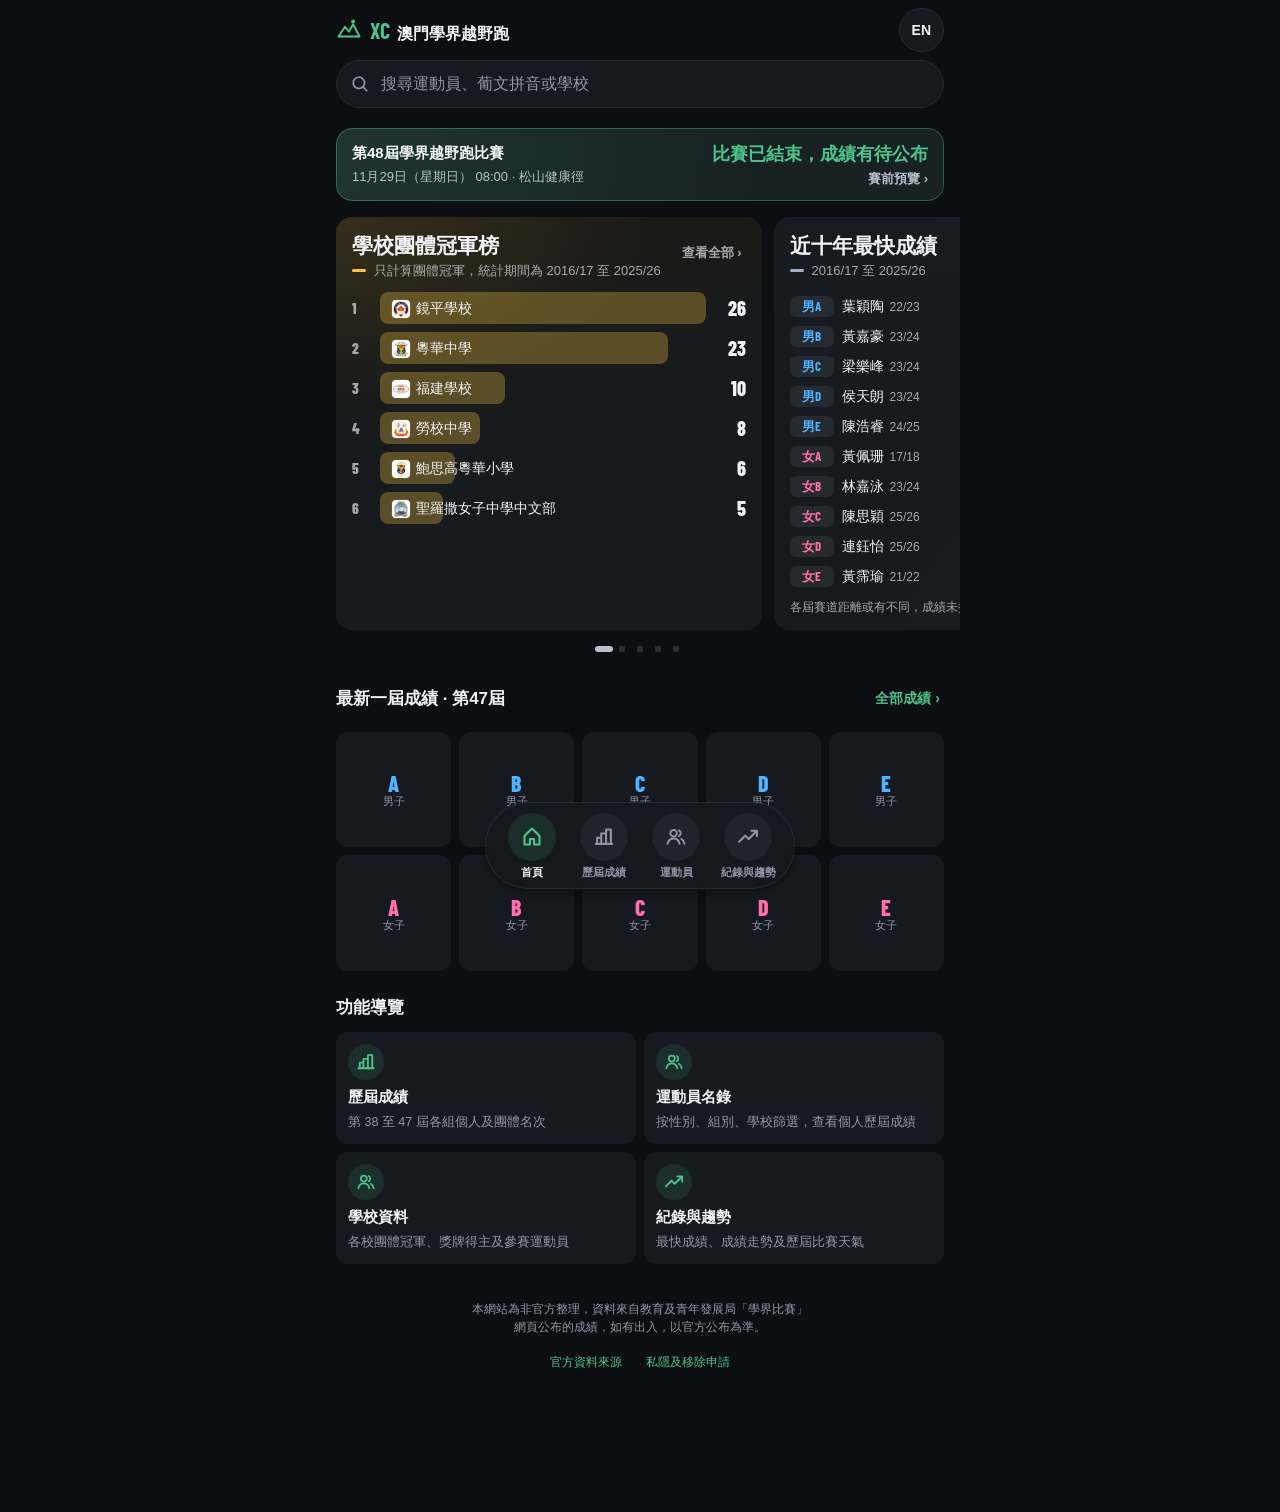
==== commit 0e4d2a25: "分享預覽：og 標籤＋og.png（1200×630）；robots.txt 只放行社交平台預覽程式，搜尋引擎仍不收錄 Co-Authored-By: Claude Opus 5.5 <noreply" ====
--- a/docs/index.html
+++ b/docs/index.html
@@ -7,11 +7,23 @@
 <meta name="theme-color" content="#0c0e12">
 <title>澳門學界越野跑成績</title>
 <meta name="description" content="非官方整理：澳門學界越野跑比賽歷屆成績查詢（資料來源：教育及青年發展局）">
+<!-- 分享預覽（Facebook、WhatsApp、Threads、Instagram 等）：robots.txt 只放行預覽程式，搜尋引擎仍不收錄 -->
+<meta property="og:type" content="website">
+<meta property="og:site_name" content="澳門學界越野跑成績（非官方整理）">
+<meta property="og:title" content="澳門學界越野跑：十屆成績一站查閱">
+<meta property="og:description" content="非官方整理：第38至47屆成績、運動員個人頁、榮譽卡；第48屆賽前預覽、比賽日即時成績、完賽紀念卡。">
+<meta property="og:url" content="https://xc-escolar-macau.github.io/">
+<meta property="og:image" content="https://xc-escolar-macau.github.io/og.png">
+<meta property="og:image:width" content="1200">
+<meta property="og:image:height" content="630">
+<meta property="og:image:alt" content="澳門學界越野跑：十屆成績一站查閱">
+<meta property="og:locale" content="zh_HK">
+<meta name="twitter:card" content="summary_large_image">
 <link rel="icon" href="icon.svg" type="image/svg+xml">
 <link rel="preconnect" href="https://fonts.googleapis.com">
 <link rel="preconnect" href="https://fonts.gstatic.com" crossorigin>
 <link href="https://fonts.googleapis.com/css2?family=Barlow+Condensed:ital,wght@0,600;0,700;0,800;1,800&display=swap" rel="stylesheet">
-<link rel="stylesheet" href="styles.css?v=20261123r">
+<link rel="stylesheet" href="styles.css?v=20261123v">
 </head>
 <body>
 <a class="skip" href="#view" data-i18n="skip">跳至主要內容</a>
@@ -50,8 +62,8 @@
 </nav>
 
 <script src="live-core.js?v=20261125c"></script>
-<script src="card.js?v=20261123u"></script>
-<script src="card-styles.js?v=20261123a"></script>
-<script src="app.js?v=20261123t"></script>
+<script src="card.js?v=20261123x"></script>
+<script src="card-styles.js?v=20261123d"></script>
+<script src="app.js?v=20261123v"></script>
 </body>
 </html>
--- a/docs/styles.css
+++ b/docs/styles.css
@@ -932,3 +932,23 @@
 .wx-grid b.fc-txt { font-family: var(--body); font-size: 13px; line-height: 1.3; }
 .wxrow.fc-row { background: var(--accent-soft); }
 @media (prefers-reduced-motion: reduce) { .me-race, .me-card, .row.me-glow { animation: none; box-shadow: 0 0 0 2px var(--accent); } }
+
+/* ---------- 完賽紀念卡（非官方） ---------- */
+.ct-cats { display: flex; flex-wrap: wrap; align-items: center; gap: 6px; margin: var(--s3) 0; font-size: 14px; color: var(--text-2); }
+.ct-form { display: grid; gap: var(--s3); margin-top: var(--s2); }
+.ct-form label { display: grid; gap: 6px; font-size: 14px; color: var(--text-2); font-weight: 600; }
+.ct-form input { min-height: var(--tap); padding: 0 14px; border: 1px solid var(--line); border-radius: var(--r-tile); background: var(--surface); color: var(--text); font-size: 17px; }
+.ct-form input:focus { outline: none; border-color: var(--accent-line); box-shadow: 0 0 0 3px var(--accent-soft); }
+.ct-go { justify-content: center; border: 0; font-size: 16px; }
+.ct-res { margin-top: var(--s4); padding: var(--s4); border-radius: var(--r-box); background: var(--surface); }
+.ct-head { display: flex; align-items: center; gap: var(--s3); }
+.ct-head b { display: block; font-size: 22px; }
+.ct-head small { color: var(--text-2); font-size: 14px; }
+.ct-grid { display: grid; grid-template-columns: repeat(3, minmax(0, 1fr)); gap: var(--s2); margin-top: var(--s3); }
+.ct-grid div { padding: 10px 12px; border-radius: var(--r-tile); background: var(--surface-2); }
+.ct-grid span { display: block; font-size: 12px; color: var(--muted); }
+.ct-grid b { display: block; font-size: 18px; margin-top: 2px; }
+.ct-grid b.num { font-family: var(--num); font-size: 24px; }
+.ct-grid small { display: block; font-size: 12px; color: var(--text-2); }
+.ct-hist { display: inline-flex; align-items: center; min-height: var(--tap); margin-top: var(--s1); color: var(--accent); font-weight: 600; }
+.lv-links { margin: var(--s2) 0 0; }
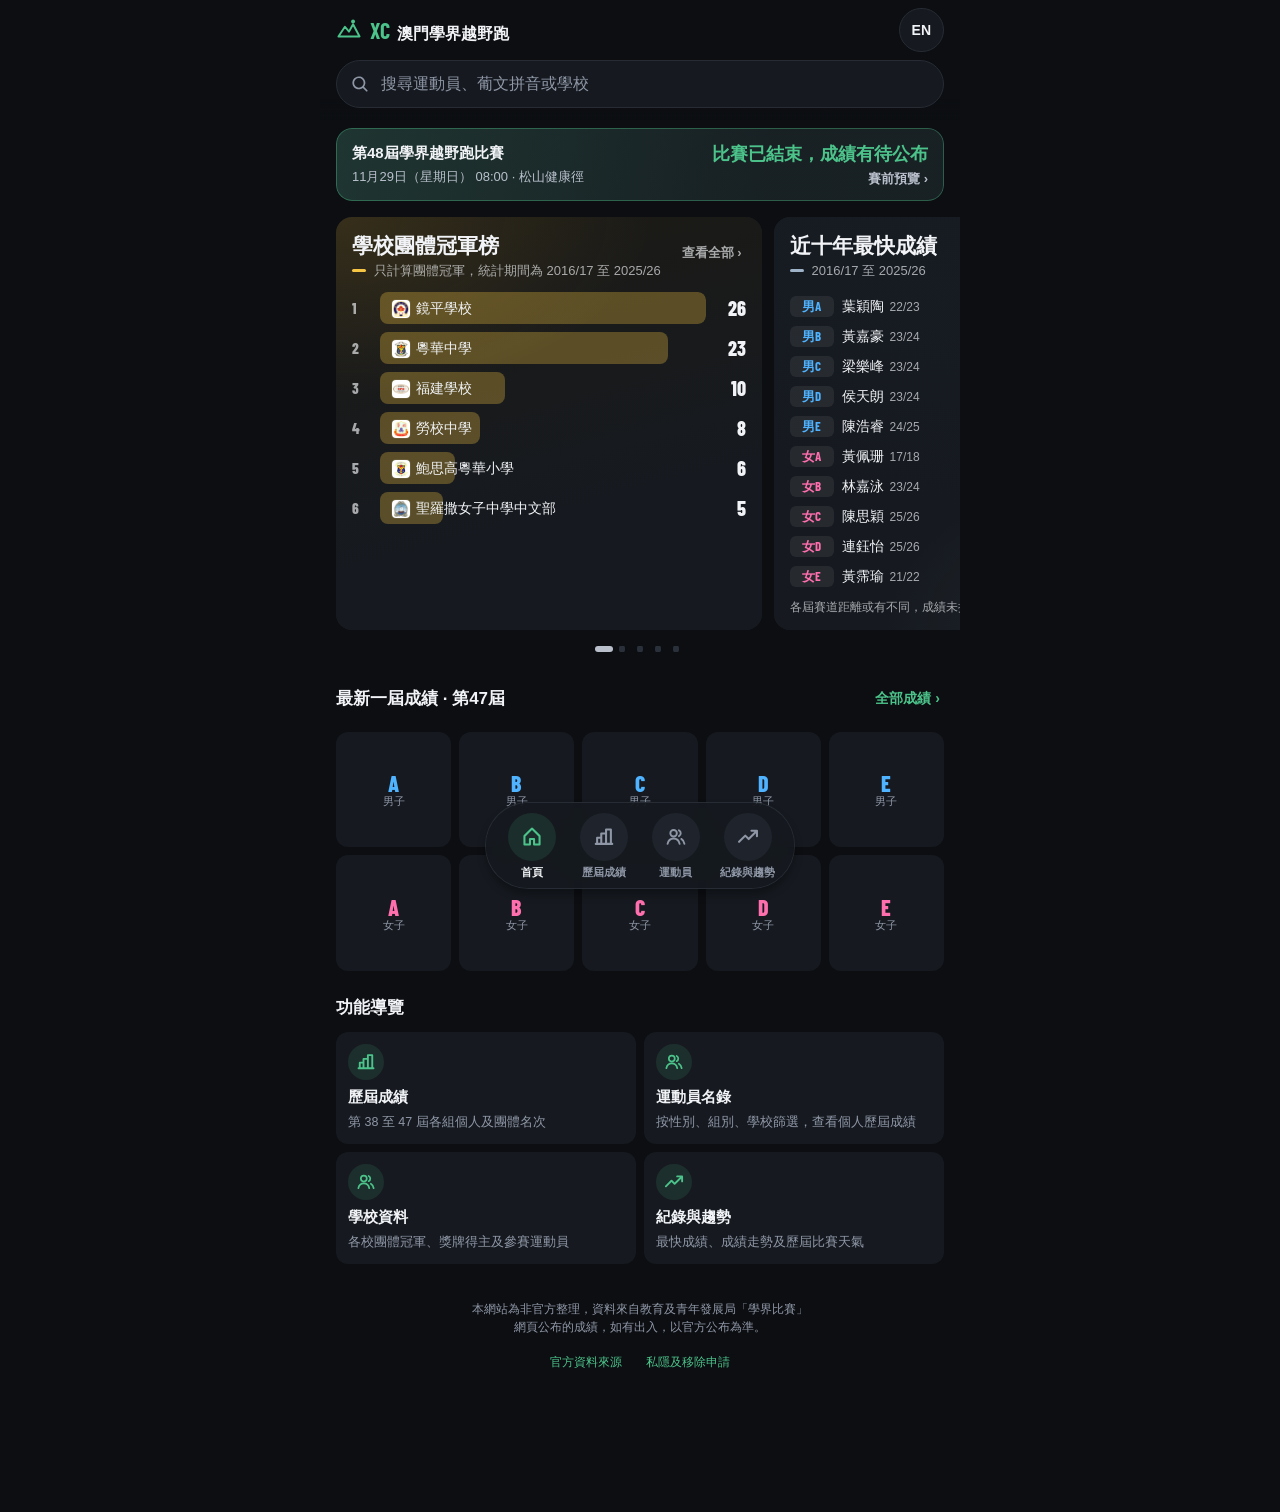
==== commit b430f9e7: "即時成績：點名／缺席標記；缺席者不計團體人數；秩序冊次序 - 計時頁「點名」：預設按有到的號碼，「點名完成」後未點名者一次過標記缺席（可取消）；亦可切換「按缺席」；名單可按秩序冊次序或按學校排列 - " ====
--- a/docs/index.html
+++ b/docs/index.html
@@ -61,9 +61,9 @@
   <a href="#/records" data-nav="records"><span class="dot"><svg viewBox="0 0 256 256" aria-hidden="true" fill="currentColor"><path d="M244,56v64a12,12,0,0,1-24,0V85l-75.51,75.52a12,12,0,0,1-17,0L96,129,32.49,192.49a12,12,0,0,1-17-17l72-72a12,12,0,0,1,17,0L136,135l67-67H168a12,12,0,0,1,0-24h64A12,12,0,0,1,244,56Z"/></svg></span><span class="lbl" data-i18n="navRecords">紀錄與趨勢</span></a>
 </nav>
 
-<script src="live-core.js?v=20261125c"></script>
+<script src="live-core.js?v=20261125d"></script>
 <script src="card.js?v=20261123x"></script>
 <script src="card-styles.js?v=20261123d"></script>
-<script src="app.js?v=20261123v"></script>
+<script src="app.js?v=20261125d"></script>
 </body>
 </html>
